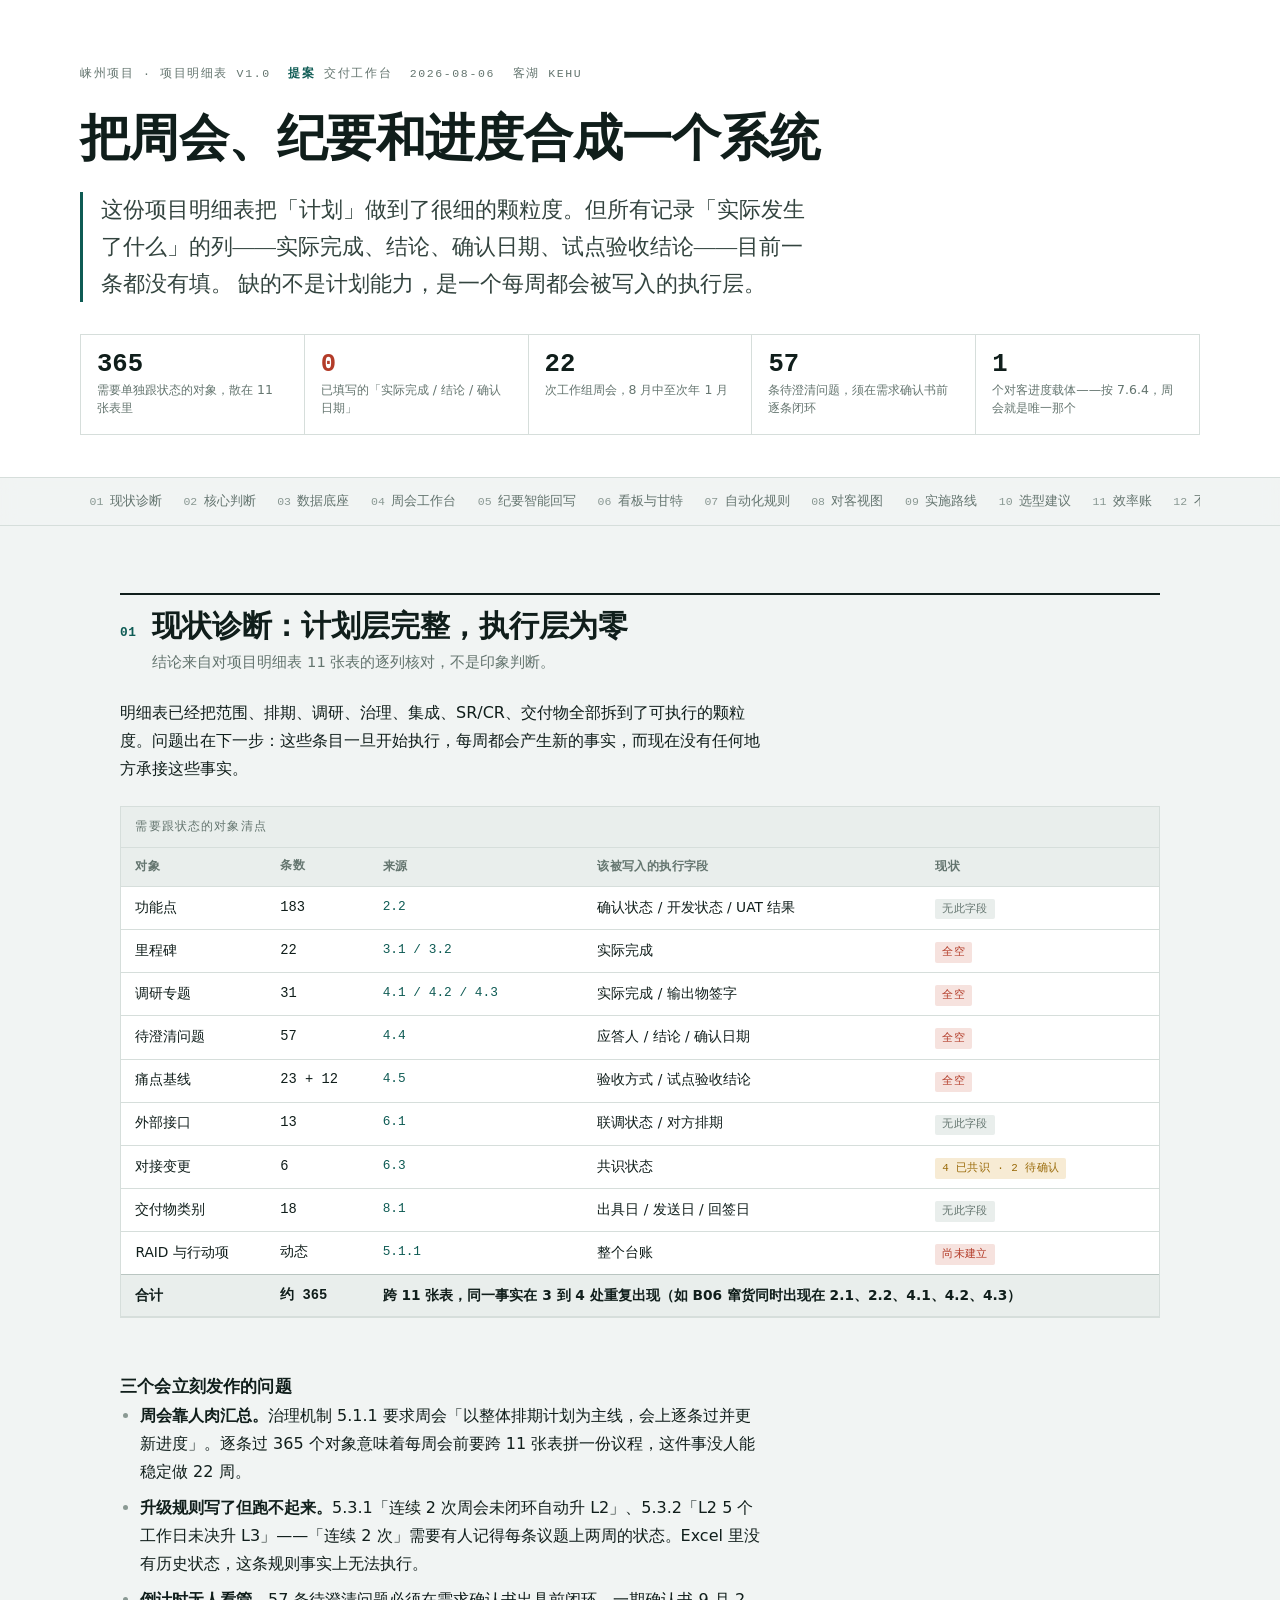
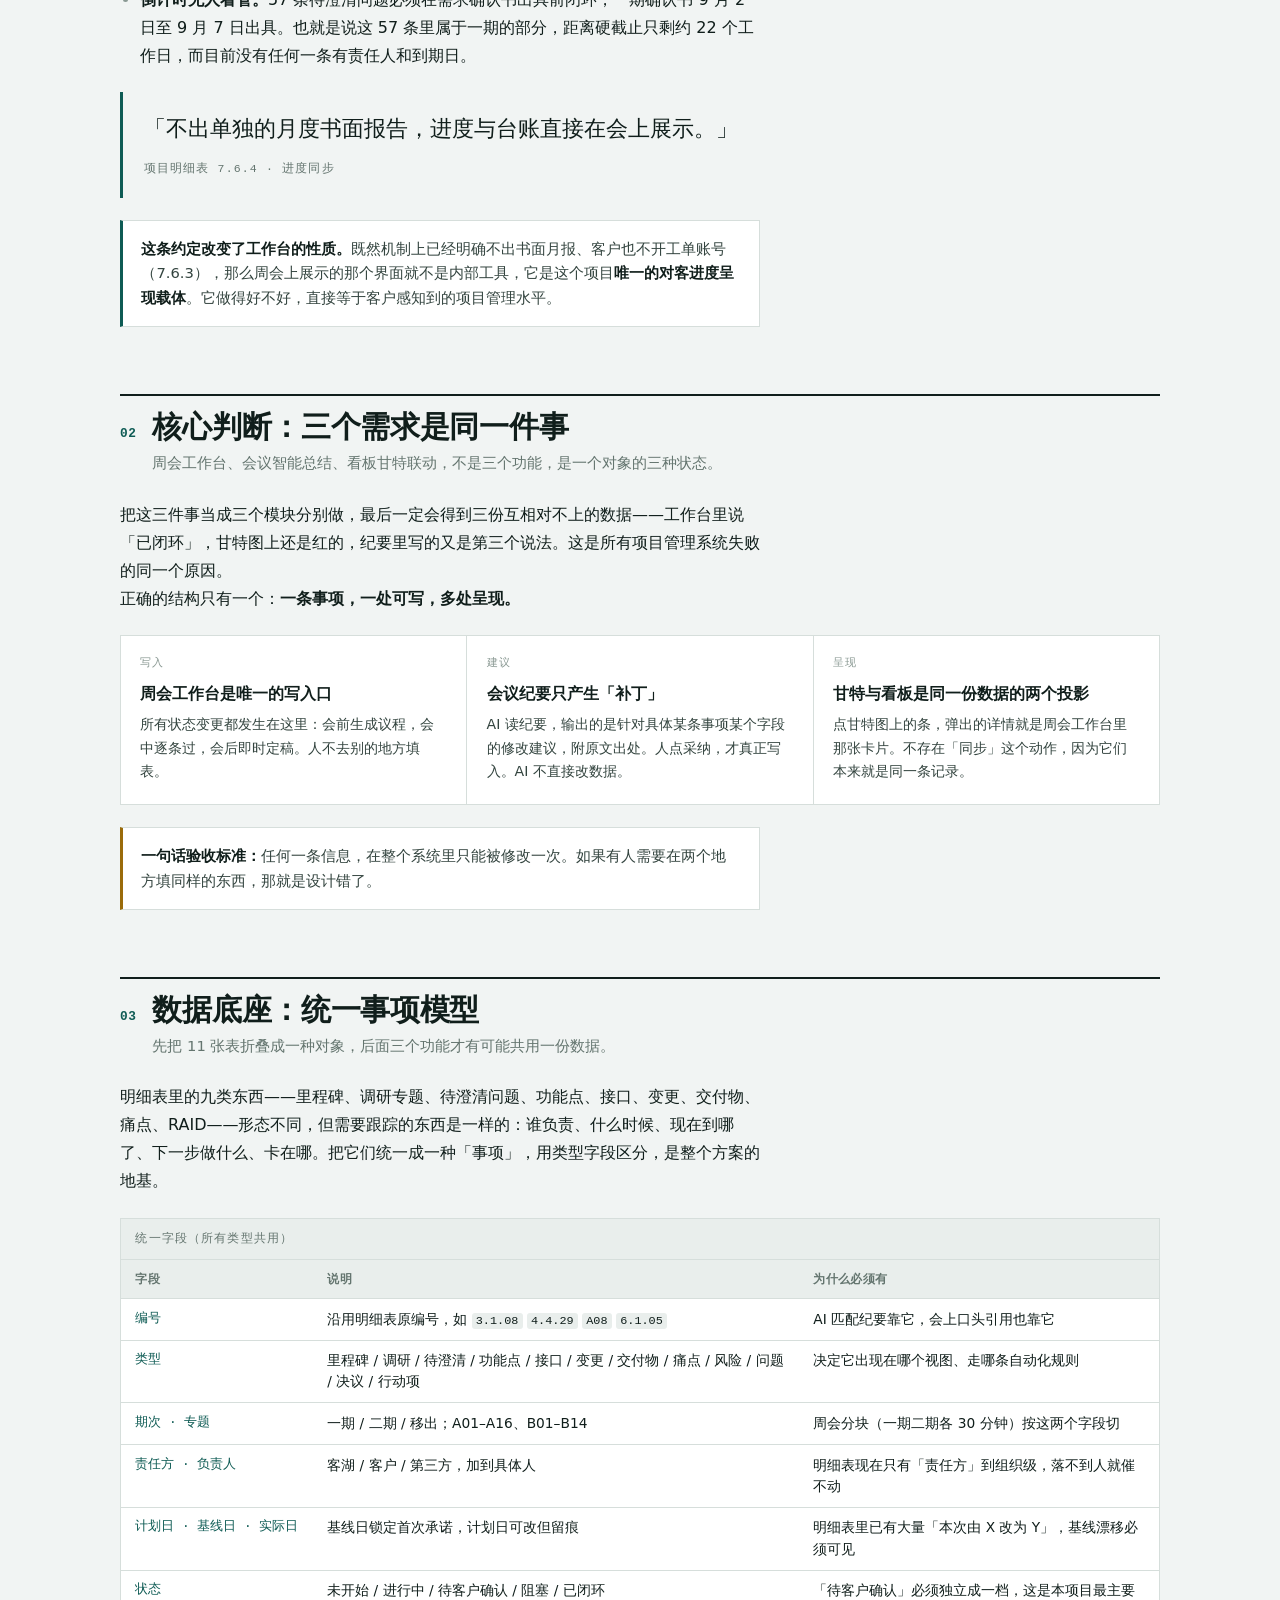
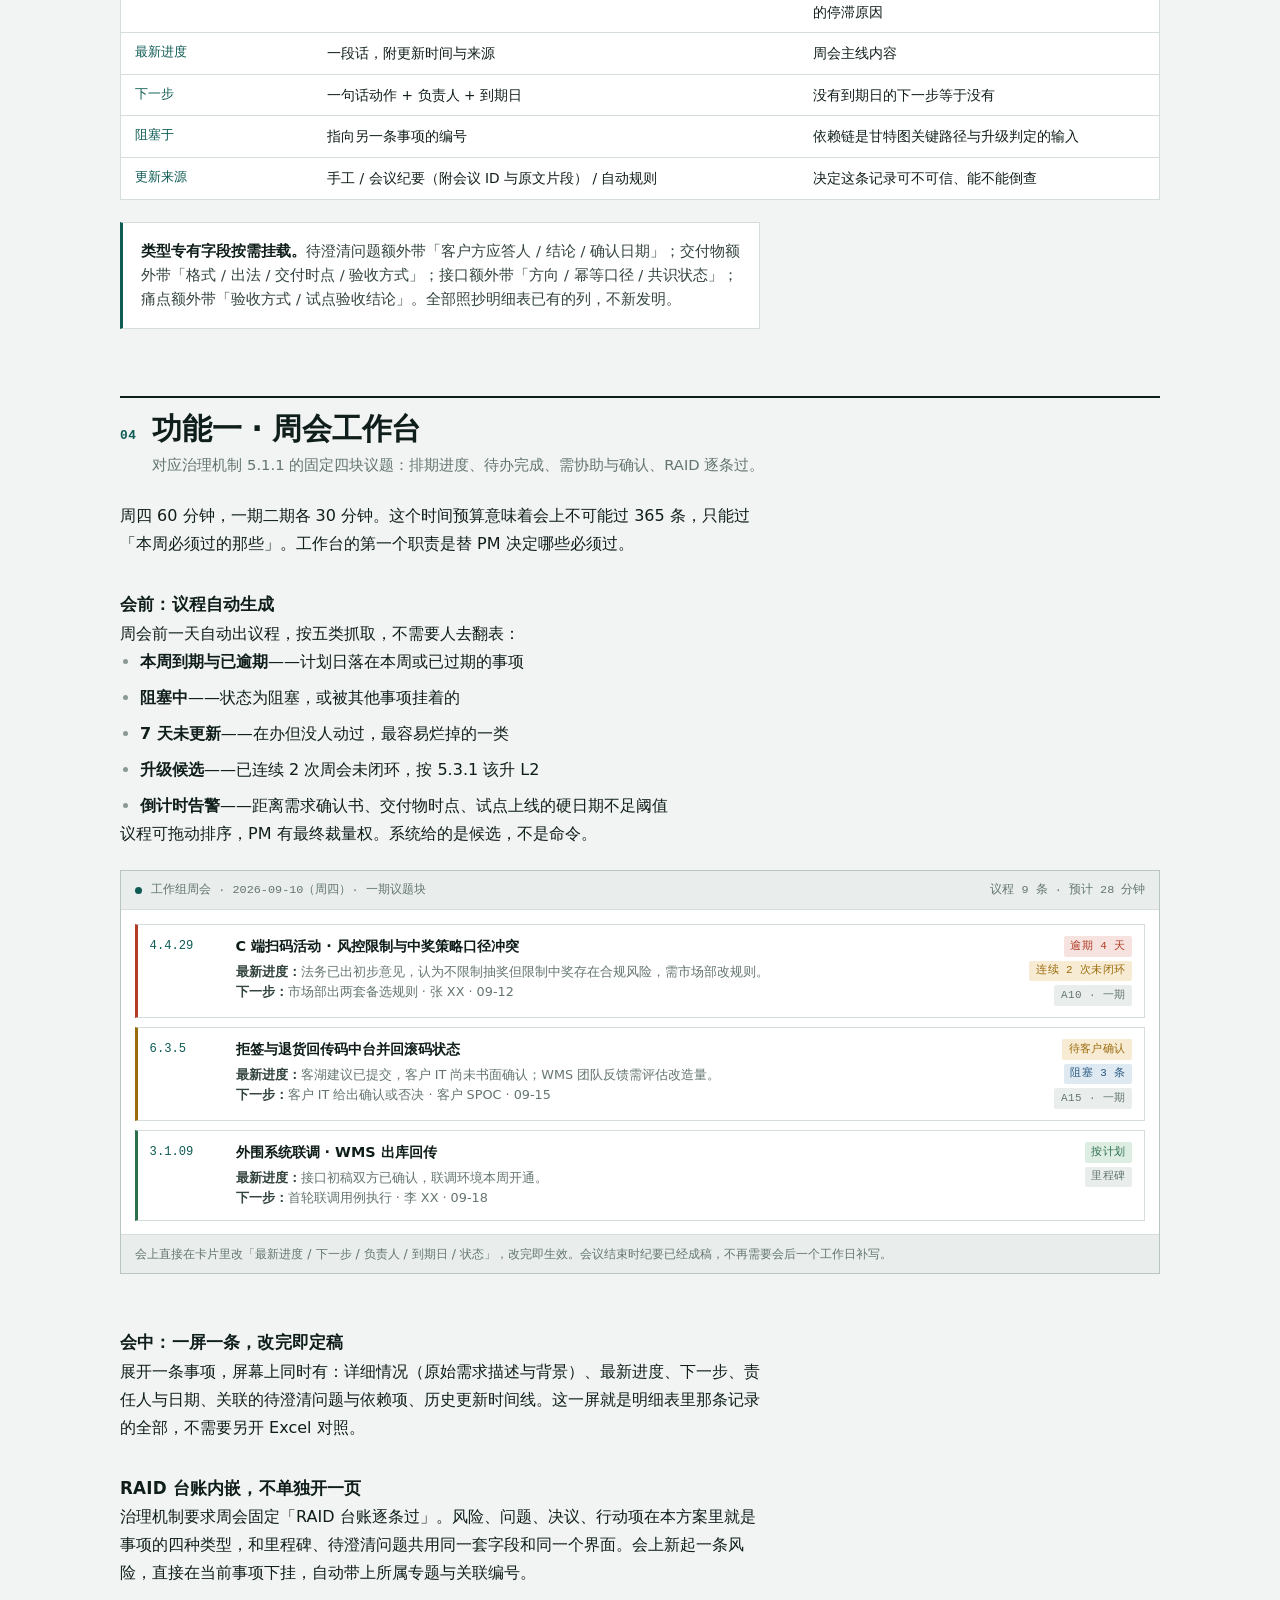
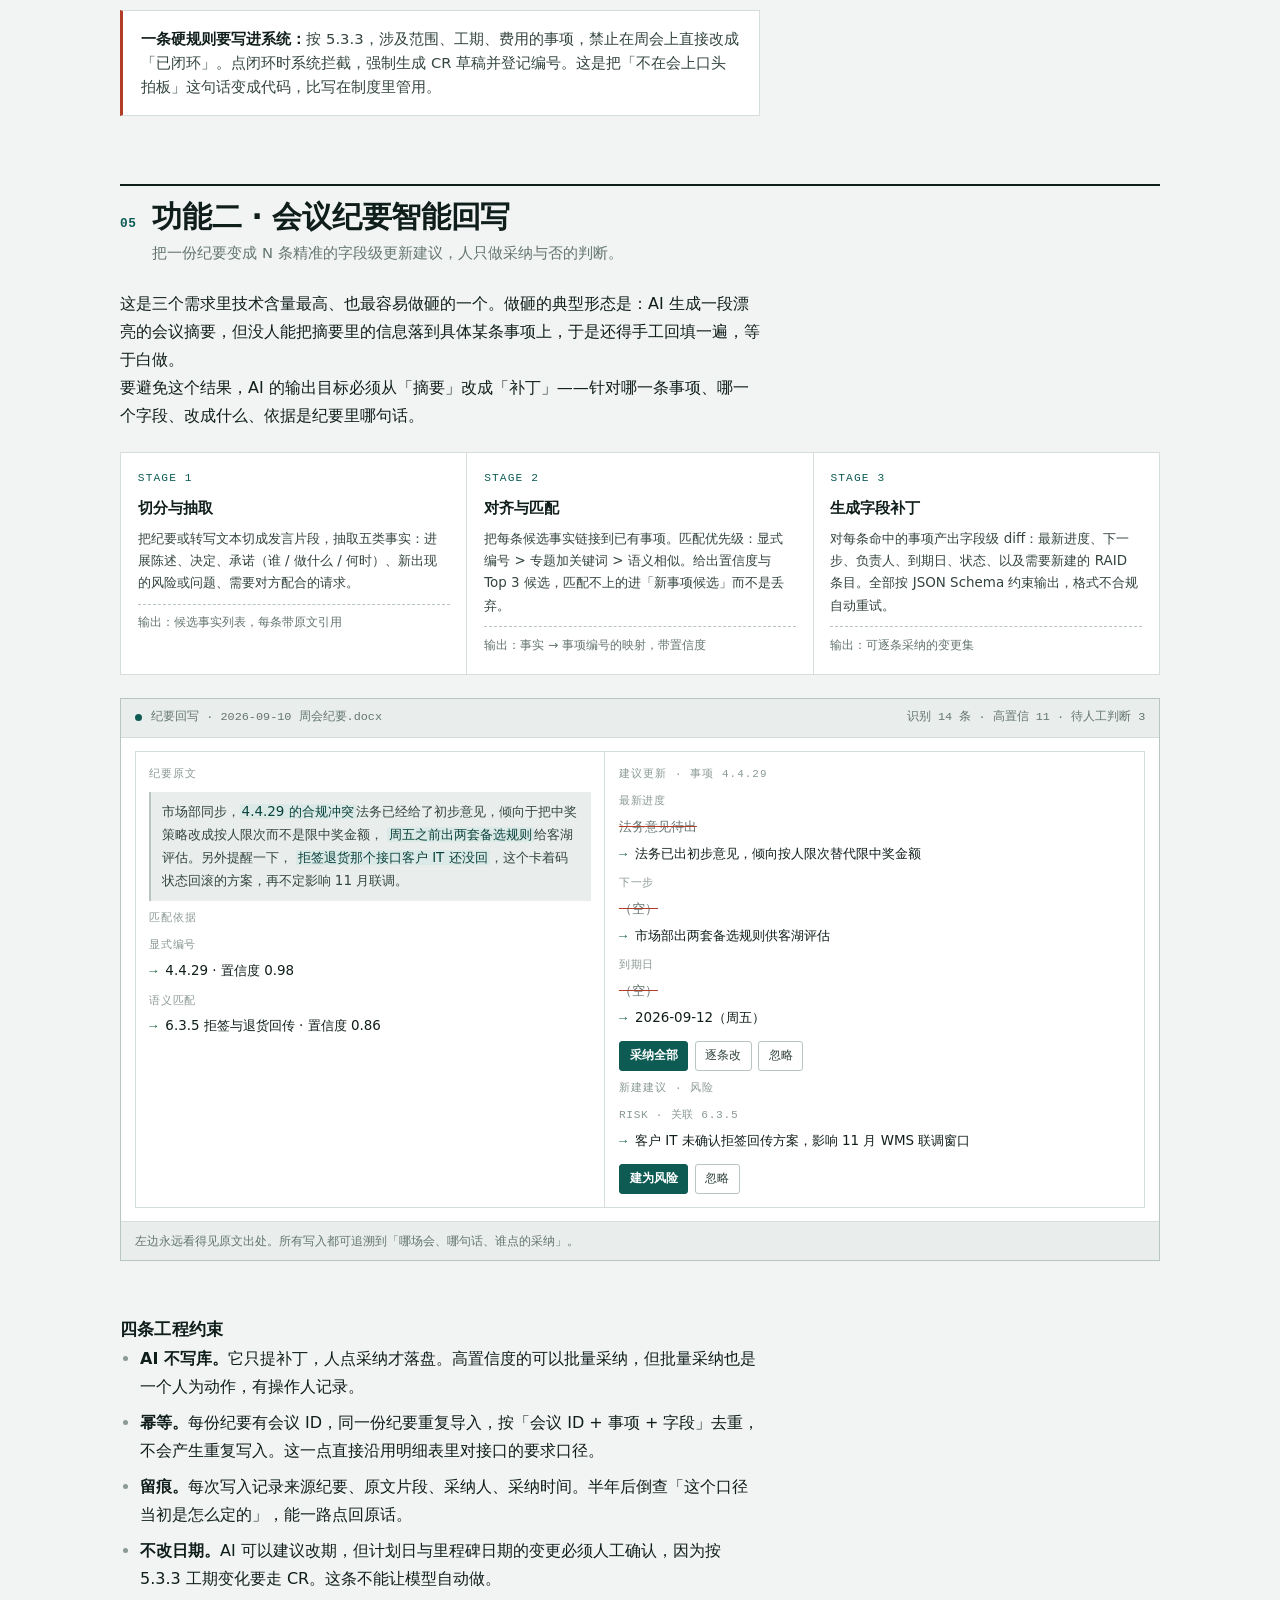
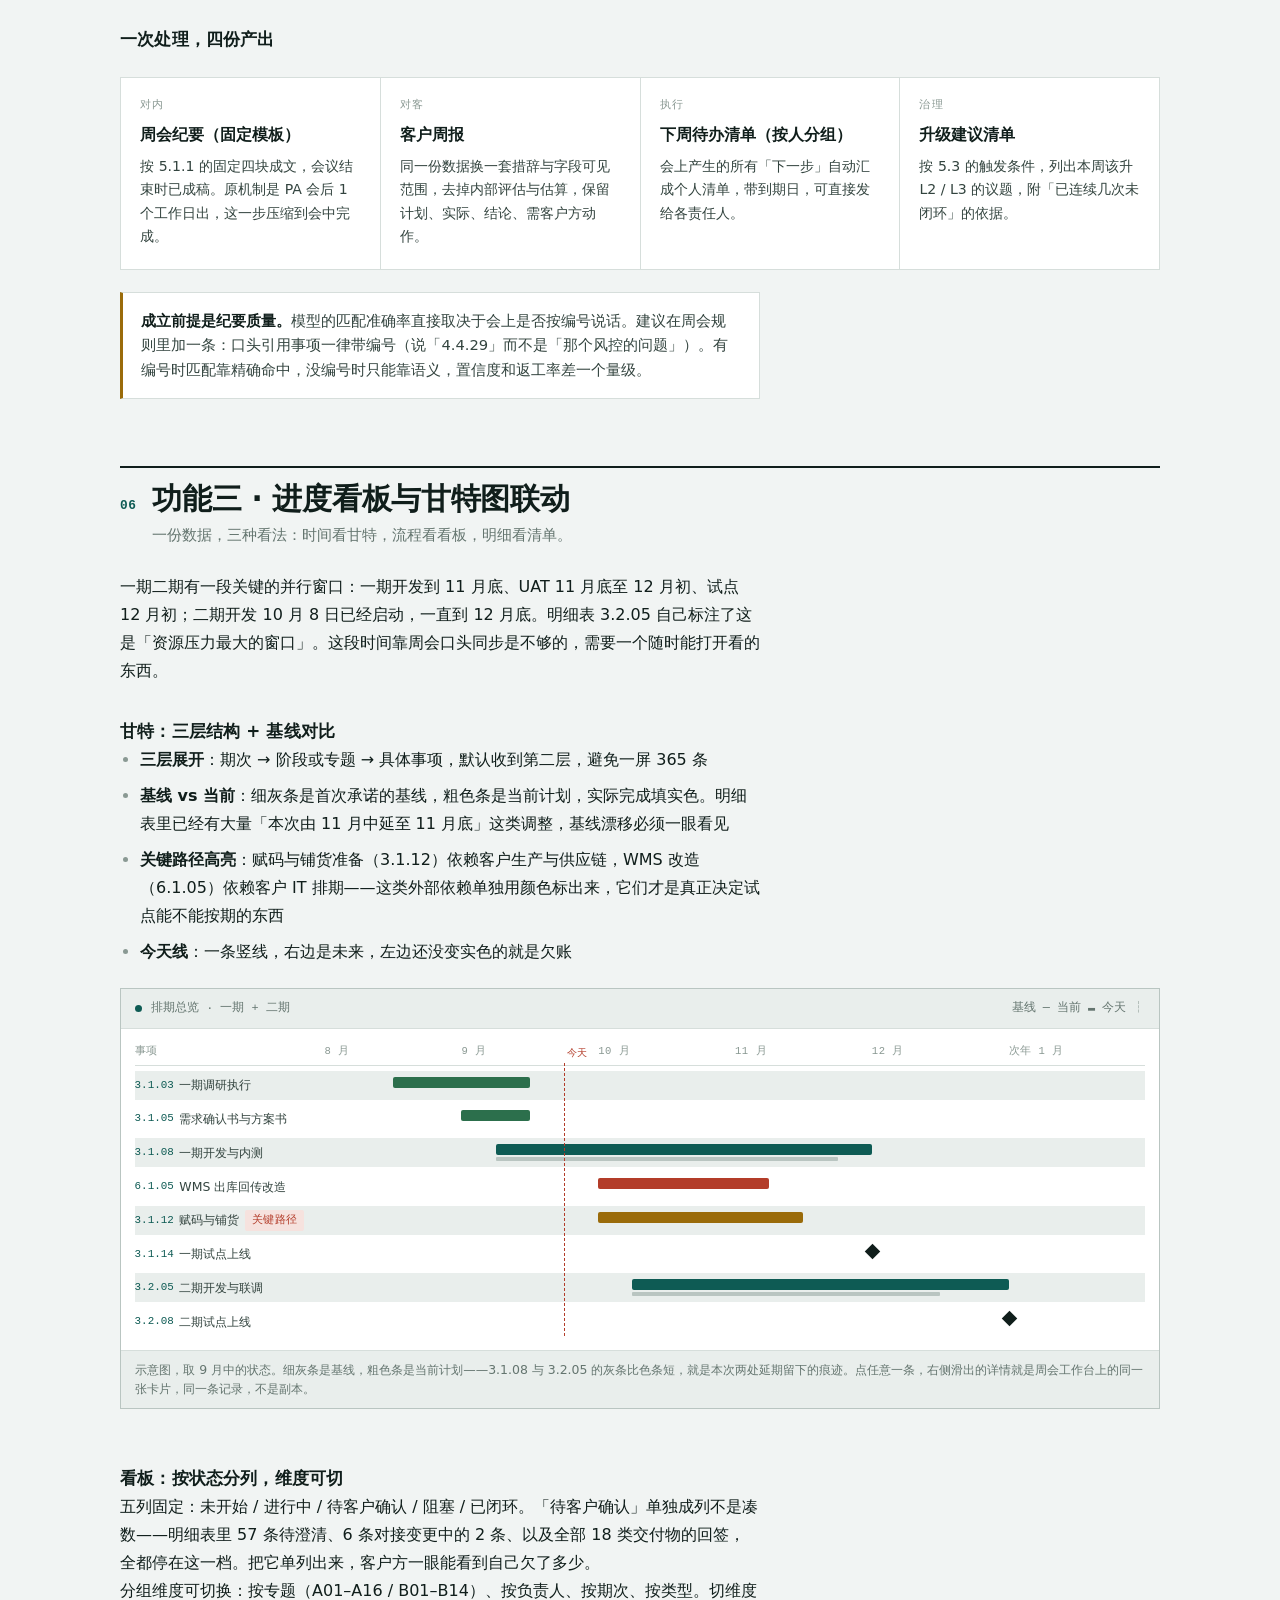
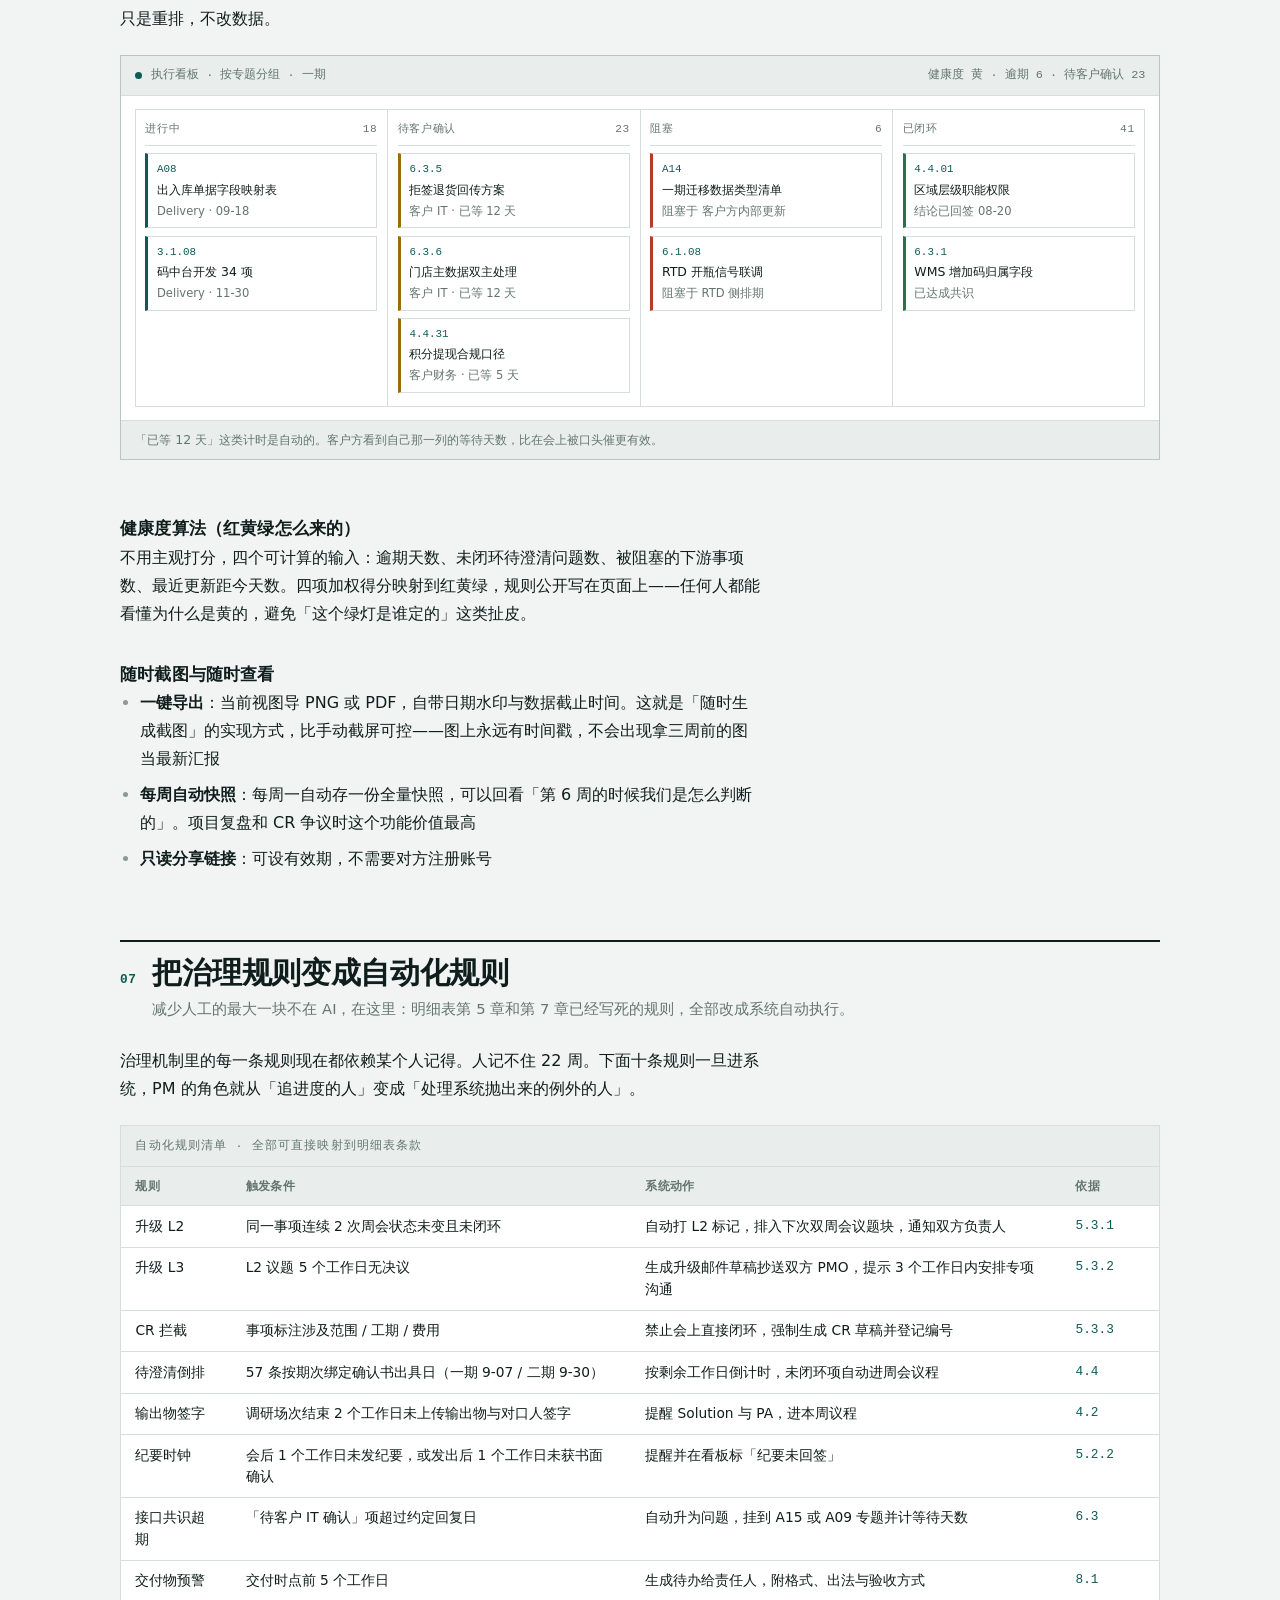
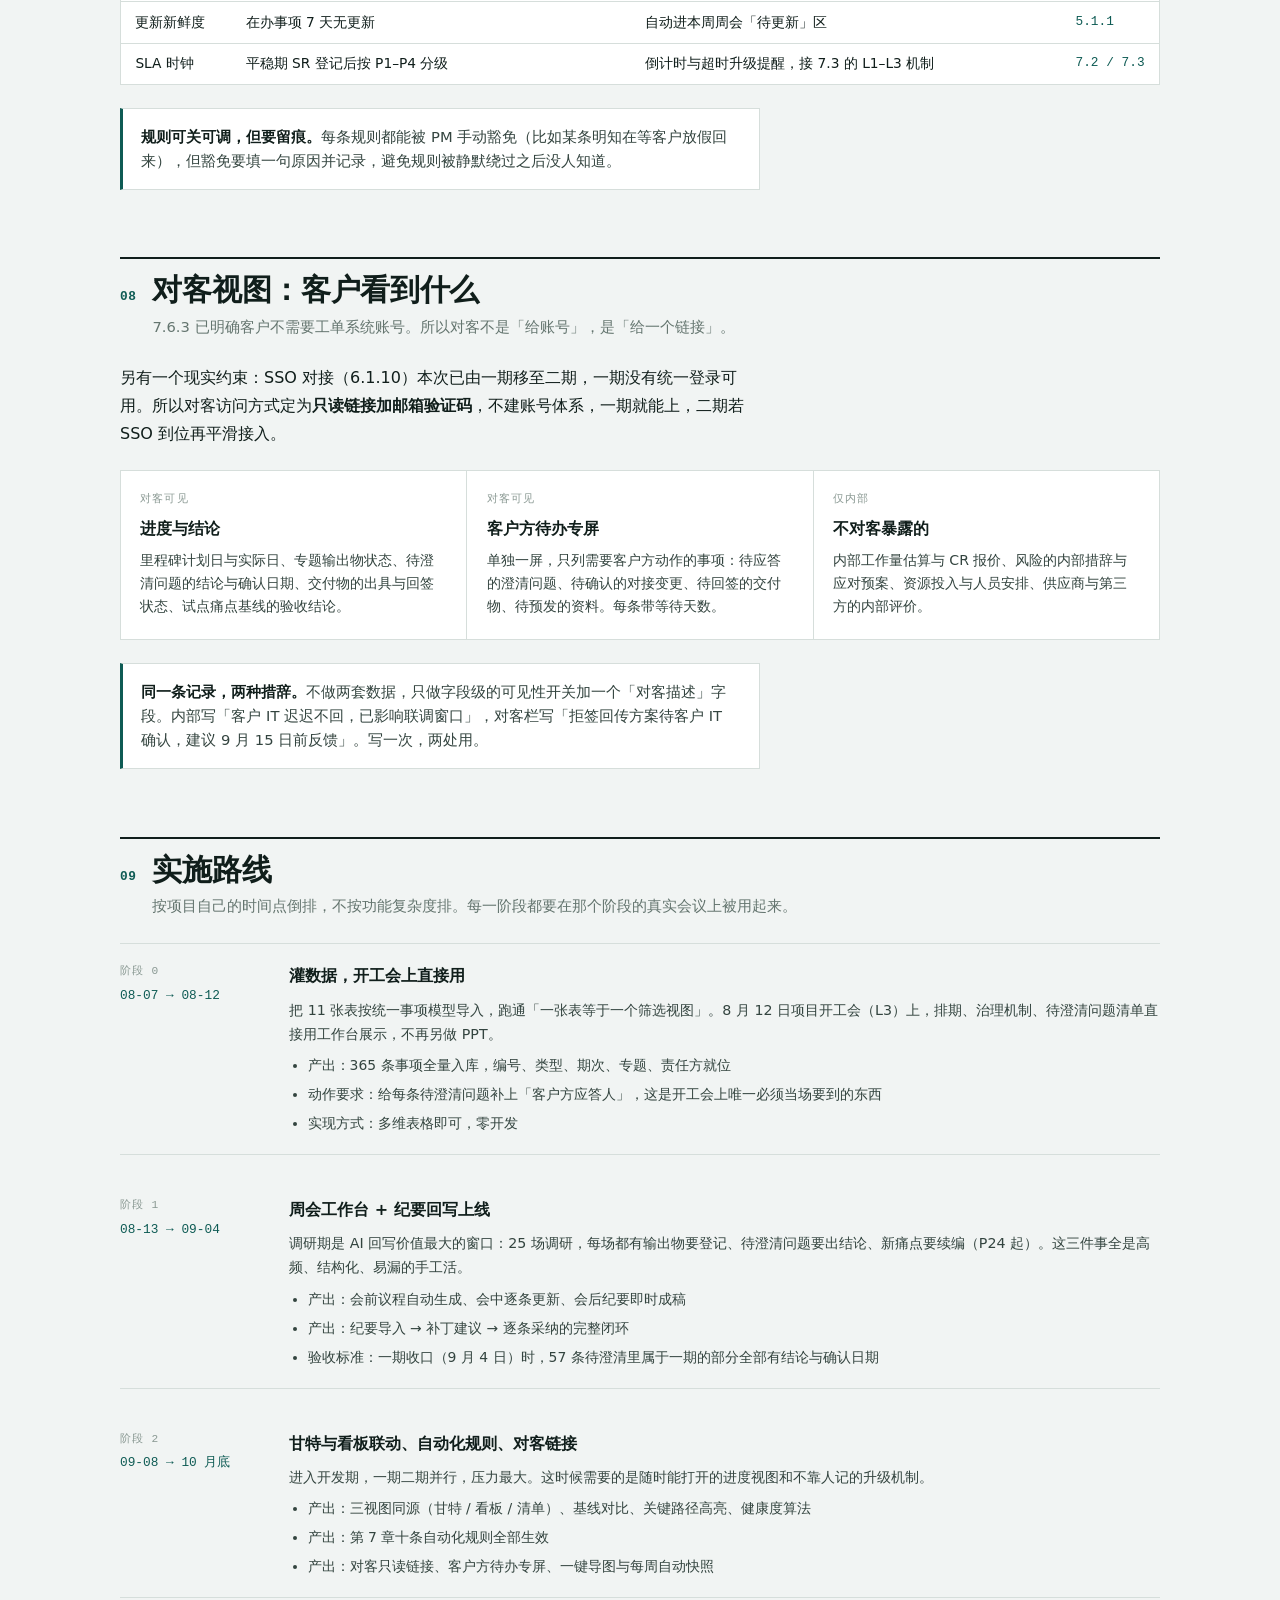
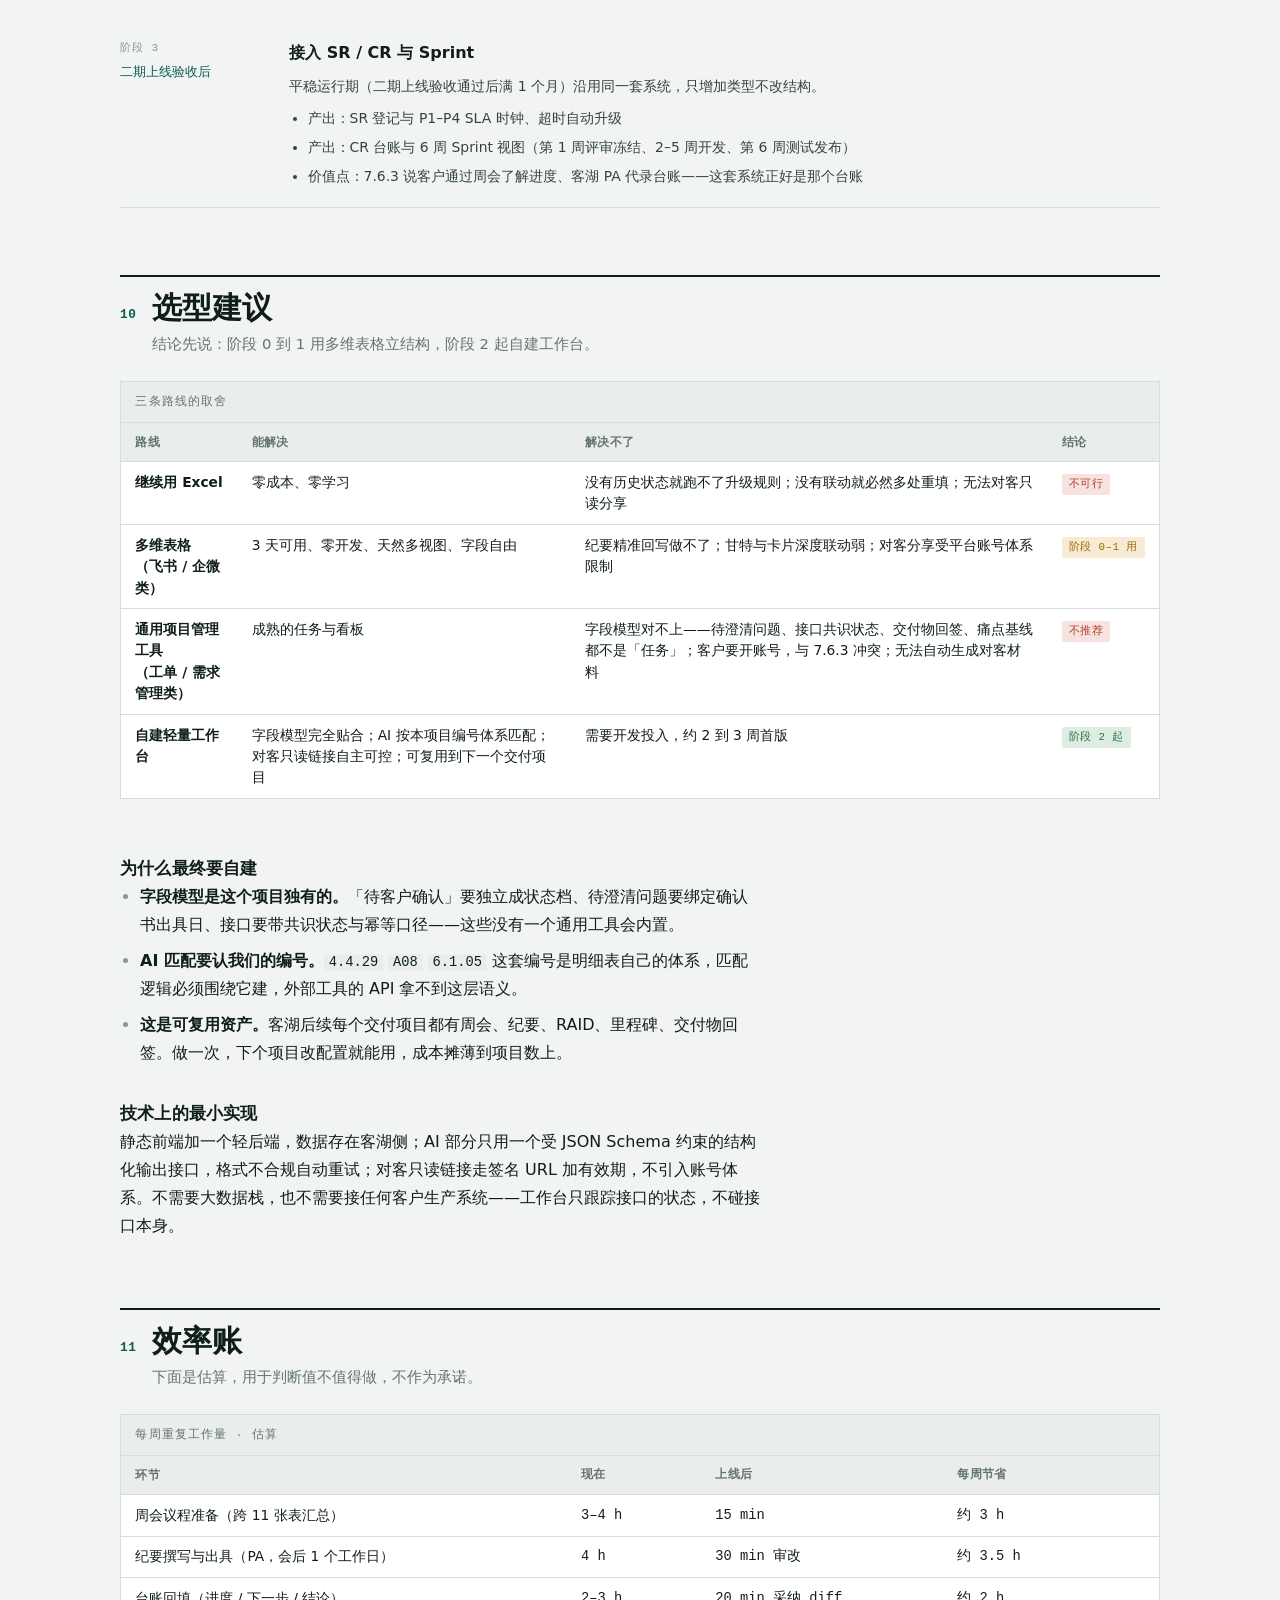
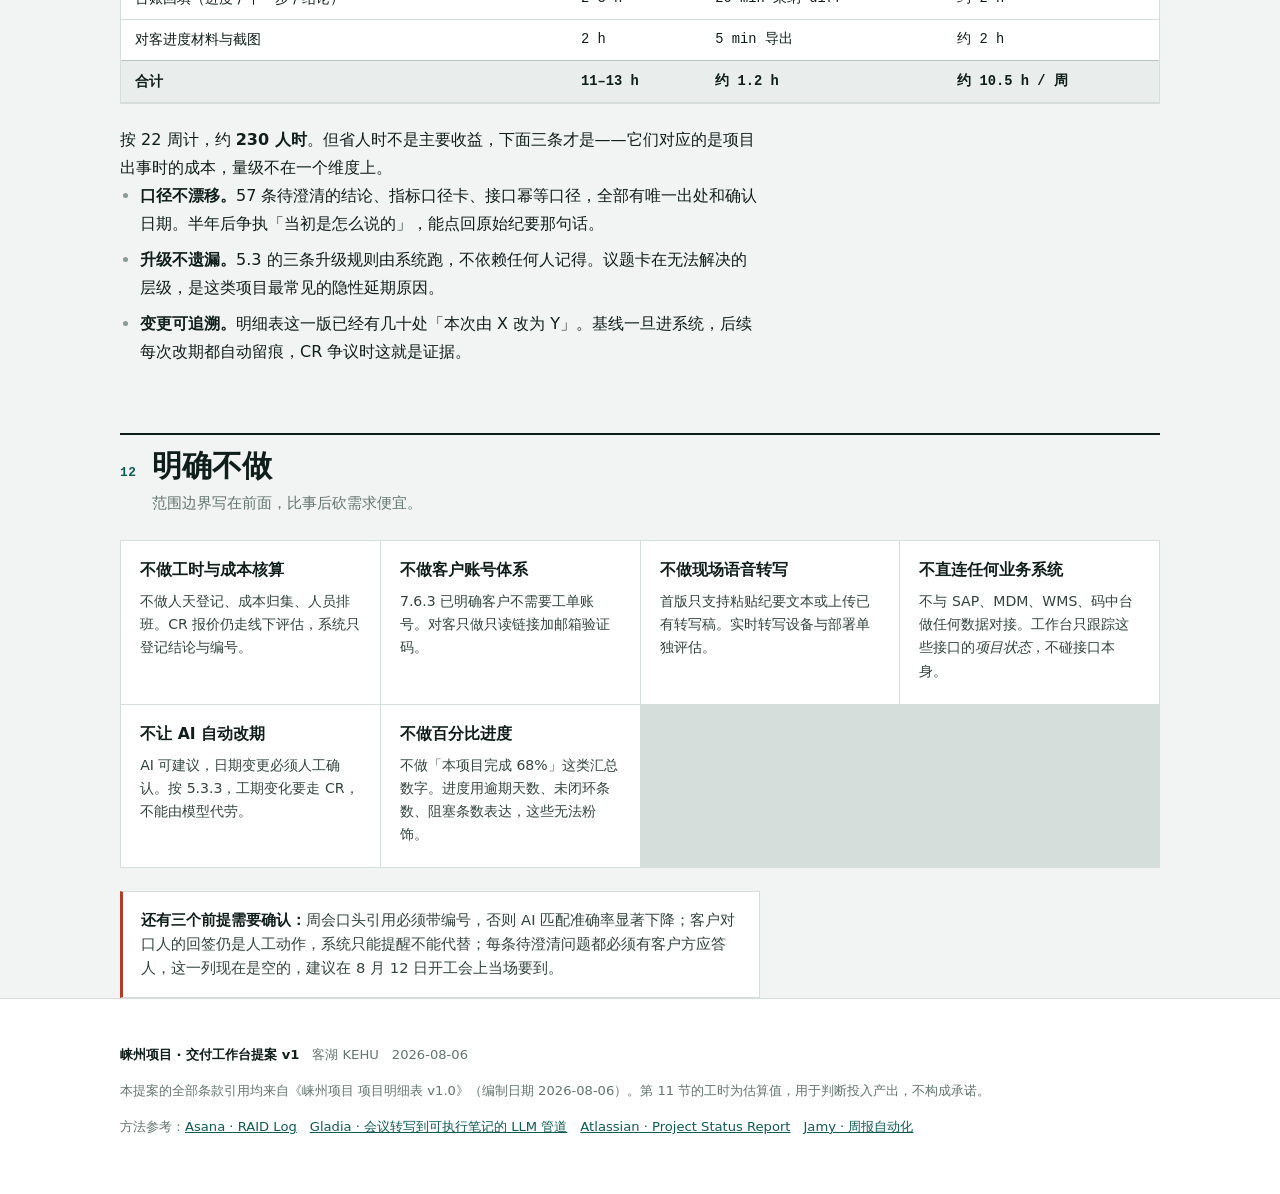
==== docs/laizhou-delivery-workspace-proposal.html @ 310b5a28 "docs: 崃州项目交付工作台提案 v1 结合《崃州项目 项目明细表 v1.0》11 张表的逐列核对，提出一套承载周会、 会议纪要智能回写与进度看板/甘特联动的交付工作台方案。  - 现状诊断：约 3" ====
<!doctype html>
<html lang="zh-CN">
<head>
<meta charset="utf-8">
<meta name="viewport" content="width=device-width, initial-scale=1">
<title>崃州项目 · 交付工作台提案 v1</title>
<style>
  :root {
    --ground: #F1F4F3;
    --surface: #FFFFFF;
    --surface-2: #E9EEEC;
    --ink: #101E1B;
    --ink-2: #33443F;
    --muted: #64756F;
    --faint: #8A9993;
    --line: #D6DEDB;
    --line-strong: #B9C5C1;
    --accent: #0E5B54;
    --accent-soft: #DCEAE7;
    --accent-ink: #0A423D;
    --red: #B33C29;
    --red-soft: #F6E2DE;
    --amber: #9A6B0A;
    --amber-soft: #F7EBD4;
    --green: #2C6F4C;
    --green-soft: #DDEDE2;
    --blue: #2A5A80;
    --blue-soft: #DEE9F2;

    --sans: "PingFang SC", "HarmonyOS Sans SC", "Source Han Sans SC", "Noto Sans CJK SC", "Microsoft YaHei", system-ui, -apple-system, "Segoe UI", sans-serif;
    --serif: "Songti SC", "Source Han Serif SC", "Noto Serif CJK SC", "SimSun", Georgia, serif;
    --mono: ui-monospace, "SF Mono", "JetBrains Mono", Menlo, Consolas, "Liberation Mono", monospace;

    --shell: 1120px;
    --prose: 40rem;
  }

  @media (prefers-color-scheme: dark) {
    :root {
      --ground: #0C1514;
      --surface: #14201E;
      --surface-2: #1B2926;
      --ink: #E4EDEA;
      --ink-2: #C0CFCA;
      --muted: #8FA09B;
      --faint: #6E807A;
      --line: #253431;
      --line-strong: #354844;
      --accent: #4FB3A5;
      --accent-soft: #16302D;
      --accent-ink: #7ECfC2;
      --red: #E0836F;
      --red-soft: #331C17;
      --amber: #D9A343;
      --amber-soft: #2E2413;
      --green: #6BBF8E;
      --green-soft: #16291F;
      --blue: #77AAD2;
      --blue-soft: #16242E;
    }
  }
  :root[data-theme="dark"] {
    --ground: #0C1514;
    --surface: #14201E;
    --surface-2: #1B2926;
    --ink: #E4EDEA;
    --ink-2: #C0CFCA;
    --muted: #8FA09B;
    --faint: #6E807A;
    --line: #253431;
    --line-strong: #354844;
    --accent: #4FB3A5;
    --accent-soft: #16302D;
    --accent-ink: #7ECFC2;
    --red: #E0836F;
    --red-soft: #331C17;
    --amber: #D9A343;
    --amber-soft: #2E2413;
    --green: #6BBF8E;
    --green-soft: #16291F;
    --blue: #77AAD2;
    --blue-soft: #16242E;
  }
  :root[data-theme="light"] {
    --ground: #F1F4F3;
    --surface: #FFFFFF;
    --surface-2: #E9EEEC;
    --ink: #101E1B;
    --ink-2: #33443F;
    --muted: #64756F;
    --faint: #8A9993;
    --line: #D6DEDB;
    --line-strong: #B9C5C1;
    --accent: #0E5B54;
    --accent-soft: #DCEAE7;
    --accent-ink: #0A423D;
    --red: #B33C29;
    --red-soft: #F6E2DE;
    --amber: #9A6B0A;
    --amber-soft: #F7EBD4;
    --green: #2C6F4C;
    --green-soft: #DDEDE2;
    --blue: #2A5A80;
    --blue-soft: #DEE9F2;
  }

  * { box-sizing: border-box; }
  :focus-visible { outline: 2px solid var(--accent); outline-offset: 2px; }
  html { scroll-behavior: smooth; }
  @media (prefers-reduced-motion: reduce) { html { scroll-behavior: auto; } }
  section[id] { scroll-margin-top: 3.4rem; }

  body {
    margin: 0;
    background: var(--ground);
    color: var(--ink);
    font-family: var(--sans);
    font-size: 16px;
    line-height: 1.75;
    -webkit-font-smoothing: antialiased;
  }

  .shell {
    max-width: var(--shell);
    margin: 0 auto;
    padding: 0 clamp(1.1rem, 4vw, 2.5rem);
  }

  /* ---------- masthead ---------- */

  .masthead {
    border-bottom: 1px solid var(--line);
    background: var(--surface);
  }
  .masthead-inner {
    display: flex;
    flex-direction: column;
    gap: 1.6rem;
    padding: clamp(2.4rem, 6vw, 4rem) 0 clamp(1.8rem, 4vw, 2.6rem);
  }
  .eyebrow {
    display: flex;
    flex-wrap: wrap;
    gap: 0.5rem 1.1rem;
    align-items: baseline;
    font-family: var(--mono);
    font-size: 0.72rem;
    letter-spacing: 0.14em;
    text-transform: uppercase;
    color: var(--muted);
  }
  .eyebrow strong { color: var(--accent); font-weight: 600; }

  h1 {
    margin: 0;
    font-size: clamp(2rem, 5.2vw, 3.1rem);
    line-height: 1.15;
    letter-spacing: -0.015em;
    font-weight: 700;
    text-wrap: balance;
    max-width: 20em;
  }
  .thesis {
    font-family: var(--serif);
    font-size: clamp(1.05rem, 2.3vw, 1.35rem);
    line-height: 1.7;
    color: var(--ink-2);
    max-width: 34em;
    margin: 0;
    padding-left: 1.1rem;
    border-left: 3px solid var(--accent);
  }

  .figures {
    display: grid;
    grid-template-columns: repeat(auto-fit, minmax(146px, 1fr));
    gap: 1px;
    background: var(--line);
    border: 1px solid var(--line);
    margin-top: 0.4rem;
  }
  .figure {
    background: var(--surface);
    padding: 0.95rem 1rem 1.05rem;
    display: flex;
    flex-direction: column;
    gap: 0.15rem;
  }
  .figure b {
    font-family: var(--mono);
    font-size: 1.6rem;
    font-weight: 600;
    line-height: 1.1;
    font-variant-numeric: tabular-nums;
    color: var(--ink);
  }
  .figure.alert b { color: var(--red); }
  .figure span {
    font-size: 0.78rem;
    color: var(--muted);
    line-height: 1.45;
  }

  /* ---------- nav ---------- */

  .tocbar {
    position: sticky;
    top: 0;
    z-index: 10;
    background: var(--ground);
    background: color-mix(in srgb, var(--ground) 92%, transparent);
    backdrop-filter: blur(8px);
    border-bottom: 1px solid var(--line);
  }
  .toclist {
    display: flex;
    gap: 0.15rem;
    overflow-x: auto;
    scrollbar-width: thin;
    padding: 0.45rem 0;
  }
  .toclist a {
    flex: none;
    display: inline-flex;
    align-items: baseline;
    gap: 0.4rem;
    padding: 0.3rem 0.6rem;
    border-radius: 3px;
    color: var(--muted);
    text-decoration: none;
    font-size: 0.82rem;
    white-space: nowrap;
  }
  .toclist a em {
    font-family: var(--mono);
    font-style: normal;
    font-size: 0.72rem;
    color: var(--faint);
  }
  .toclist a:hover { background: var(--surface-2); color: var(--ink); }
  .toclist a:focus-visible { outline: 2px solid var(--accent); outline-offset: 1px; }

  /* ---------- sections ---------- */

  main { padding-bottom: 5rem; }

  section {
    padding-top: clamp(2.6rem, 6vw, 4.2rem);
  }
  .sec-head {
    display: flex;
    gap: 1rem;
    align-items: baseline;
    border-top: 2px solid var(--ink);
    padding-top: 0.75rem;
    margin-bottom: 1.6rem;
  }
  .sec-num {
    font-family: var(--mono);
    font-size: 0.8rem;
    font-weight: 600;
    color: var(--accent);
    letter-spacing: 0.04em;
    flex: none;
  }
  .sec-head h2 {
    margin: 0;
    font-size: clamp(1.35rem, 3vw, 1.85rem);
    line-height: 1.3;
    letter-spacing: -0.01em;
    font-weight: 700;
    text-wrap: balance;
  }
  .sec-head p {
    margin: 0.3rem 0 0;
    color: var(--muted);
    font-size: 0.92rem;
    line-height: 1.6;
  }

  .prose { max-width: var(--prose); }
  .prose > * + * { margin-top: 1rem; }
  .prose p { margin: 0; }
  .prose h3 {
    margin: 2rem 0 0;
    font-size: 1.05rem;
    font-weight: 700;
    letter-spacing: 0.01em;
  }
  .prose ul, .prose ol {
    margin: 0;
    padding-left: 1.25rem;
    display: flex;
    flex-direction: column;
    gap: 0.5rem;
  }
  .prose li::marker { color: var(--faint); }
  strong { font-weight: 700; color: var(--ink); }
  code {
    font-family: var(--mono);
    font-size: 0.86em;
    background: var(--surface-2);
    padding: 0.08em 0.35em;
    border-radius: 3px;
  }
  a { color: var(--accent); }

  .stack { display: flex; flex-direction: column; gap: 1.4rem; }

  /* ---------- callouts ---------- */

  .note {
    border: 1px solid var(--line);
    border-left: 3px solid var(--accent);
    background: var(--surface);
    padding: 1rem 1.15rem;
    font-size: 0.92rem;
    line-height: 1.65;
    color: var(--ink-2);
    max-width: var(--prose);
  }
  .note b { color: var(--ink); }
  .note.warn { border-left-color: var(--amber); }
  .note.crit { border-left-color: var(--red); }

  .pullquote {
    font-family: var(--serif);
    font-size: clamp(1.1rem, 2.4vw, 1.4rem);
    line-height: 1.65;
    color: var(--ink);
    max-width: 30em;
    margin: 0;
    padding: 1.2rem 0 1.2rem 1.3rem;
    border-left: 3px solid var(--accent);
  }
  .pullquote cite {
    display: block;
    margin-top: 0.7rem;
    font-family: var(--mono);
    font-style: normal;
    font-size: 0.72rem;
    letter-spacing: 0.1em;
    text-transform: uppercase;
    color: var(--muted);
  }

  /* ---------- tables ---------- */

  .tablewrap {
    overflow-x: auto;
    border: 1px solid var(--line);
    background: var(--surface);
  }
  table {
    border-collapse: collapse;
    width: 100%;
    min-width: 640px;
    font-size: 0.86rem;
    line-height: 1.55;
  }
  caption {
    caption-side: top;
    text-align: left;
    padding: 0.7rem 0.9rem;
    font-family: var(--mono);
    font-size: 0.72rem;
    letter-spacing: 0.1em;
    text-transform: uppercase;
    color: var(--muted);
    border-bottom: 1px solid var(--line);
    background: var(--surface-2);
  }
  th, td {
    text-align: left;
    padding: 0.6rem 0.9rem;
    border-bottom: 1px solid var(--line);
    vertical-align: top;
  }
  thead th {
    font-size: 0.76rem;
    font-weight: 700;
    letter-spacing: 0.03em;
    color: var(--muted);
    background: var(--surface-2);
    white-space: nowrap;
  }
  tbody tr:last-child td { border-bottom: none; }
  td.num, th.num { font-family: var(--mono); font-variant-numeric: tabular-nums; white-space: nowrap; }
  td.key { font-family: var(--mono); font-size: 0.8rem; color: var(--accent); white-space: nowrap; }
  tfoot td {
    background: var(--surface-2);
    font-weight: 700;
    border-top: 1px solid var(--line-strong);
  }

  /* ---------- chips ---------- */

  .chip {
    display: inline-block;
    font-family: var(--mono);
    font-size: 0.68rem;
    letter-spacing: 0.04em;
    padding: 0.1rem 0.42rem;
    border-radius: 2px;
    white-space: nowrap;
    line-height: 1.6;
  }
  .chip.ok   { background: var(--green-soft); color: var(--green); }
  .chip.warn { background: var(--amber-soft); color: var(--amber); }
  .chip.crit { background: var(--red-soft); color: var(--red); }
  .chip.info { background: var(--blue-soft); color: var(--blue); }
  .chip.mute { background: var(--surface-2); color: var(--muted); }
  .chip.acc  { background: var(--accent-soft); color: var(--accent-ink); }

  /* ---------- cards ---------- */

  .cardgrid {
    display: grid;
    grid-template-columns: repeat(auto-fit, minmax(255px, 1fr));
    gap: 1px;
    background: var(--line);
    border: 1px solid var(--line);
  }
  .card {
    background: var(--surface);
    padding: 1.15rem 1.2rem 1.3rem;
    display: flex;
    flex-direction: column;
    gap: 0.55rem;
  }
  .card h4 {
    margin: 0;
    font-size: 0.98rem;
    font-weight: 700;
    line-height: 1.4;
  }
  .card p { margin: 0; font-size: 0.88rem; color: var(--ink-2); line-height: 1.65; }
  .card .tag {
    font-family: var(--mono);
    font-size: 0.7rem;
    letter-spacing: 0.1em;
    text-transform: uppercase;
    color: var(--faint);
  }

  /* ---------- mockups ---------- */

  .mock {
    border: 1px solid var(--line-strong);
    background: var(--surface);
    overflow: hidden;
  }
  .mock-bar {
    display: flex;
    flex-wrap: wrap;
    align-items: center;
    gap: 0.6rem;
    padding: 0.55rem 0.85rem;
    background: var(--surface-2);
    border-bottom: 1px solid var(--line);
    font-family: var(--mono);
    font-size: 0.74rem;
    color: var(--muted);
  }
  .mock-bar .dot {
    width: 7px; height: 7px; border-radius: 50%;
    background: var(--accent); flex: none;
  }
  .mock-bar .spacer { flex: 1 1 auto; }
  .mock-body { padding: 0.85rem; display: flex; flex-direction: column; gap: 0.55rem; }
  .mock-scroll { overflow-x: auto; }
  .mock-cap {
    padding: 0.55rem 0.9rem;
    border-top: 1px solid var(--line);
    background: var(--surface-2);
    font-size: 0.78rem;
    color: var(--muted);
    line-height: 1.6;
  }

  .row {
    display: grid;
    grid-template-columns: 74px 1fr auto;
    gap: 0.75rem;
    align-items: start;
    padding: 0.7rem 0.75rem;
    border: 1px solid var(--line);
    background: var(--surface);
  }
  .row.attn { border-left: 3px solid var(--red); }
  .row.soft { border-left: 3px solid var(--amber); }
  .row.done { border-left: 3px solid var(--green); }
  .row .id { font-family: var(--mono); font-size: 0.76rem; color: var(--accent); }
  .row .body { display: flex; flex-direction: column; gap: 0.3rem; min-width: 0; }
  .row .t { font-size: 0.9rem; font-weight: 700; line-height: 1.45; }
  .row .meta { font-size: 0.8rem; color: var(--muted); line-height: 1.6; }
  .row .meta b { color: var(--ink-2); font-weight: 700; }
  .row .right { display: flex; flex-direction: column; gap: 0.25rem; align-items: flex-end; }
  @media (max-width: 560px) {
    .row { grid-template-columns: 1fr; }
    .row .right { flex-direction: row; flex-wrap: wrap; align-items: flex-start; }
  }

  /* diff mock */
  .diff {
    display: grid;
    grid-template-columns: minmax(0, 1fr) minmax(0, 1.15fr);
    gap: 1px;
    background: var(--line);
    border: 1px solid var(--line);
  }
  .diff > div { background: var(--surface); padding: 0.8rem 0.85rem; display: flex; flex-direction: column; gap: 0.5rem; }
  .diff .lbl {
    font-family: var(--mono);
    font-size: 0.68rem;
    letter-spacing: 0.1em;
    text-transform: uppercase;
    color: var(--faint);
  }
  .quote {
    font-size: 0.84rem;
    line-height: 1.7;
    color: var(--ink-2);
    background: var(--surface-2);
    padding: 0.55rem 0.65rem;
    border-left: 2px solid var(--line-strong);
  }
  .quote mark { background: var(--accent-soft); color: var(--accent-ink); padding: 0 0.15em; }
  .field { display: flex; flex-direction: column; gap: 0.2rem; font-size: 0.84rem; }
  .field .fname { font-family: var(--mono); font-size: 0.7rem; color: var(--faint); letter-spacing: 0.06em; }
  .field .old { color: var(--muted); text-decoration: line-through; text-decoration-color: var(--red); }
  .field .new { color: var(--ink); }
  .field .new::before { content: "→ "; color: var(--green); font-family: var(--mono); }
  .btnrow { display: flex; flex-wrap: wrap; gap: 0.4rem; margin-top: 0.15rem; }
  .btn {
    font-size: 0.76rem;
    padding: 0.22rem 0.6rem;
    border: 1px solid var(--line-strong);
    border-radius: 3px;
    color: var(--ink-2);
    background: var(--surface);
  }
  .btn.pri { background: var(--accent); border-color: var(--accent); color: var(--surface); font-weight: 700; }
  @media (max-width: 620px) { .diff { grid-template-columns: 1fr; } }

  /* gantt mock */
  .gantt { min-width: 700px; display: flex; flex-direction: column; gap: 0.3rem; position: relative; }
  .g-scale {
    display: grid;
    grid-template-columns: 190px repeat(24, 1fr);
    font-family: var(--mono);
    font-size: 0.66rem;
    color: var(--faint);
    border-bottom: 1px solid var(--line);
    padding-bottom: 0.25rem;
  }
  .g-scale span:nth-child(n+2) { grid-column: span 4; letter-spacing: 0.05em; }
  .g-row {
    display: grid;
    grid-template-columns: 190px repeat(24, 1fr);
    grid-template-rows: 13px 6px;
    align-items: center;
    padding: 5px 0;
  }
  .g-row:nth-child(even) { background: var(--surface-2); }
  .g-name {
    grid-column: 1;
    grid-row: 1 / span 2;
    font-size: 0.78rem;
    padding-right: 0.6rem;
    color: var(--ink-2);
    display: flex;
    align-items: center;
    gap: 0.35rem;
    white-space: nowrap;
    overflow: hidden;
    text-overflow: ellipsis;
  }
  .g-name em { font-family: var(--mono); font-style: normal; font-size: 0.68rem; color: var(--accent); }
  .bar {
    grid-row: 1;
    height: 11px;
    border-radius: 2px;
    background: var(--accent);
  }
  .bar.base { grid-row: 2; height: 4px; background: var(--line-strong); border-radius: 1px; }
  .bar.late { background: var(--red); }
  .bar.risk { background: var(--amber); }
  .bar.ok { background: var(--green); }
  .milestone {
    grid-row: 1;
    width: 11px; height: 11px;
    background: var(--ink);
    transform: rotate(45deg);
    justify-self: start;
    margin-left: -5px;
  }
  .today {
    position: absolute;
    top: 1.3rem; bottom: 0;
    left: calc(190px + (100% - 190px) * 7 / 24);
    width: 0;
    border-left: 1px dashed var(--red);
    pointer-events: none;
  }
  .today::after {
    content: "今天";
    position: absolute;
    top: -1.15rem;
    left: 2px;
    font-family: var(--mono);
    font-size: 0.62rem;
    color: var(--red);
    white-space: nowrap;
  }

  /* kanban mock */
  .kanban { display: grid; grid-template-columns: repeat(4, minmax(150px, 1fr)); gap: 1px; background: var(--line); border: 1px solid var(--line); min-width: 640px; }
  .kcol { background: var(--surface); padding: 0.6rem 0.6rem 0.8rem; display: flex; flex-direction: column; gap: 0.45rem; }
  .kcol > .h {
    font-family: var(--mono);
    font-size: 0.7rem;
    letter-spacing: 0.06em;
    color: var(--muted);
    display: flex; justify-content: space-between;
    border-bottom: 1px solid var(--line);
    padding-bottom: 0.35rem;
  }
  .kcard {
    border: 1px solid var(--line);
    border-left: 3px solid var(--line-strong);
    padding: 0.45rem 0.55rem;
    font-size: 0.78rem;
    line-height: 1.5;
    display: flex; flex-direction: column; gap: 0.2rem;
    background: var(--surface);
  }
  .kcard.c-red { border-left-color: var(--red); }
  .kcard.c-amber { border-left-color: var(--amber); }
  .kcard.c-green { border-left-color: var(--green); }
  .kcard.c-acc { border-left-color: var(--accent); }
  .kcard em { font-family: var(--mono); font-style: normal; font-size: 0.68rem; color: var(--accent); }
  .kcard span { color: var(--muted); font-size: 0.72rem; }

  /* pipeline */
  .pipe {
    display: grid;
    grid-template-columns: repeat(auto-fit, minmax(200px, 1fr));
    gap: 1px;
    background: var(--line);
    border: 1px solid var(--line);
  }
  .pipe > div { background: var(--surface); padding: 1rem 1.05rem 1.15rem; display: flex; flex-direction: column; gap: 0.4rem; }
  .pipe .step {
    font-family: var(--mono);
    font-size: 0.7rem;
    letter-spacing: 0.1em;
    color: var(--accent);
  }
  .pipe h4 { margin: 0; font-size: 0.94rem; font-weight: 700; }
  .pipe p { margin: 0; font-size: 0.84rem; color: var(--ink-2); line-height: 1.65; }
  .pipe .out {
    margin-top: 0.2rem;
    font-size: 0.76rem;
    color: var(--muted);
    border-top: 1px dashed var(--line-strong);
    padding-top: 0.45rem;
  }

  /* phases */
  .phase {
    display: grid;
    grid-template-columns: 150px 1fr;
    gap: 1.2rem;
    padding: 1.15rem 0;
    border-bottom: 1px solid var(--line);
  }
  .phase:first-of-type { border-top: 1px solid var(--line); }
  .phase .when {
    font-family: var(--mono);
    font-size: 0.8rem;
    color: var(--accent);
    font-variant-numeric: tabular-nums;
    display: flex; flex-direction: column; gap: 0.2rem;
  }
  .phase .when span { color: var(--faint); font-size: 0.7rem; letter-spacing: 0.08em; text-transform: uppercase; }
  .phase .what { display: flex; flex-direction: column; gap: 0.45rem; }
  .phase .what h4 { margin: 0; font-size: 1rem; font-weight: 700; }
  .phase .what p { margin: 0; font-size: 0.89rem; color: var(--ink-2); line-height: 1.7; }
  .phase .what ul { margin: 0; padding-left: 1.15rem; font-size: 0.87rem; color: var(--ink-2); display: flex; flex-direction: column; gap: 0.3rem; }
  @media (max-width: 620px) { .phase { grid-template-columns: 1fr; gap: 0.5rem; } }

  footer {
    border-top: 1px solid var(--line);
    background: var(--surface);
    padding: 2rem 0 2.6rem;
    font-size: 0.82rem;
    color: var(--muted);
    line-height: 1.75;
  }
  footer .shell > * + * { margin-top: 0.6rem; }
  footer a { color: var(--accent); }

  @media print {
    .tocbar { display: none; }
    section { break-inside: avoid-page; }
  }
</style>

</head>
<body>
<header class="masthead">
  <div class="shell masthead-inner">
    <div class="eyebrow">
      <span>崃州项目 · 项目明细表 v1.0</span>
      <span><strong>提案</strong> 交付工作台</span>
      <span>2026-08-06</span>
      <span>客湖 KEHU</span>
    </div>
    <h1>把周会、纪要和进度合成一个系统</h1>
    <p class="thesis">
      这份项目明细表把「计划」做到了很细的颗粒度。但所有记录「实际发生了什么」的列——实际完成、结论、确认日期、试点验收结论——目前一条都没有填。
      缺的不是计划能力，是一个每周都会被写入的执行层。
    </p>
    <div class="figures">
      <div class="figure"><b>365</b><span>需要单独跟状态的对象，散在 11 张表里</span></div>
      <div class="figure alert"><b>0</b><span>已填写的「实际完成 / 结论 / 确认日期」</span></div>
      <div class="figure"><b>22</b><span>次工作组周会，8 月中至次年 1 月</span></div>
      <div class="figure"><b>57</b><span>条待澄清问题，须在需求确认书前逐条闭环</span></div>
      <div class="figure"><b>1</b><span>个对客进度载体——按 7.6.4，周会就是唯一那个</span></div>
    </div>
  </div>
</header>

<nav class="tocbar" aria-label="章节导航">
  <div class="shell toclist">
    <a href="#s1"><em>01</em>现状诊断</a>
    <a href="#s2"><em>02</em>核心判断</a>
    <a href="#s3"><em>03</em>数据底座</a>
    <a href="#s4"><em>04</em>周会工作台</a>
    <a href="#s5"><em>05</em>纪要智能回写</a>
    <a href="#s6"><em>06</em>看板与甘特</a>
    <a href="#s7"><em>07</em>自动化规则</a>
    <a href="#s8"><em>08</em>对客视图</a>
    <a href="#s9"><em>09</em>实施路线</a>
    <a href="#s10"><em>10</em>选型建议</a>
    <a href="#s11"><em>11</em>效率账</a>
    <a href="#s12"><em>12</em>不做什么</a>
  </div>
</nav>

<main class="shell">

  <!-- ============ 01 ============ -->
  <section id="s1">
    <div class="sec-head">
      <div class="sec-num">01</div>
      <div>
        <h2>现状诊断：计划层完整，执行层为零</h2>
        <p>结论来自对项目明细表 11 张表的逐列核对，不是印象判断。</p>
      </div>
    </div>

    <div class="stack">
      <div class="prose">
        <p>明细表已经把范围、排期、调研、治理、集成、SR/CR、交付物全部拆到了可执行的颗粒度。问题出在下一步：这些条目一旦开始执行，每周都会产生新的事实，而现在没有任何地方承接这些事实。</p>
      </div>

      <div class="tablewrap">
        <table>
          <caption>需要跟状态的对象清点</caption>
          <thead>
            <tr>
              <th>对象</th>
              <th class="num">条数</th>
              <th>来源</th>
              <th>该被写入的执行字段</th>
              <th>现状</th>
            </tr>
          </thead>
          <tbody>
            <tr><td>功能点</td><td class="num">183</td><td class="key">2.2</td><td>确认状态 / 开发状态 / UAT 结果</td><td><span class="chip mute">无此字段</span></td></tr>
            <tr><td>里程碑</td><td class="num">22</td><td class="key">3.1 / 3.2</td><td>实际完成</td><td><span class="chip crit">全空</span></td></tr>
            <tr><td>调研专题</td><td class="num">31</td><td class="key">4.1 / 4.2 / 4.3</td><td>实际完成 / 输出物签字</td><td><span class="chip crit">全空</span></td></tr>
            <tr><td>待澄清问题</td><td class="num">57</td><td class="key">4.4</td><td>应答人 / 结论 / 确认日期</td><td><span class="chip crit">全空</span></td></tr>
            <tr><td>痛点基线</td><td class="num">23 + 12</td><td class="key">4.5</td><td>验收方式 / 试点验收结论</td><td><span class="chip crit">全空</span></td></tr>
            <tr><td>外部接口</td><td class="num">13</td><td class="key">6.1</td><td>联调状态 / 对方排期</td><td><span class="chip mute">无此字段</span></td></tr>
            <tr><td>对接变更</td><td class="num">6</td><td class="key">6.3</td><td>共识状态</td><td><span class="chip warn">4 已共识 · 2 待确认</span></td></tr>
            <tr><td>交付物类别</td><td class="num">18</td><td class="key">8.1</td><td>出具日 / 发送日 / 回签日</td><td><span class="chip mute">无此字段</span></td></tr>
            <tr><td>RAID 与行动项</td><td class="num">动态</td><td class="key">5.1.1</td><td>整个台账</td><td><span class="chip crit">尚未建立</span></td></tr>
          </tbody>
          <tfoot>
            <tr><td>合计</td><td class="num">约 365</td><td colspan="3">跨 11 张表，同一事实在 3 到 4 处重复出现（如 B06 窜货同时出现在 2.1、2.2、4.1、4.2、4.3）</td></tr>
          </tfoot>
        </table>
      </div>

      <div class="prose">
        <h3>三个会立刻发作的问题</h3>
        <ul>
          <li><strong>周会靠人肉汇总。</strong>治理机制 5.1.1 要求周会「以整体排期计划为主线，会上逐条过并更新进度」。逐条过 365 个对象意味着每周会前要跨 11 张表拼一份议程，这件事没人能稳定做 22 周。</li>
          <li><strong>升级规则写了但跑不起来。</strong>5.3.1「连续 2 次周会未闭环自动升 L2」、5.3.2「L2 5 个工作日未决升 L3」——「连续 2 次」需要有人记得每条议题上两周的状态。Excel 里没有历史状态，这条规则事实上无法执行。</li>
          <li><strong>倒计时无人看管。</strong>57 条待澄清问题必须在需求确认书出具前闭环，一期确认书 9 月 2 日至 9 月 7 日出具。也就是说这 57 条里属于一期的部分，距离硬截止只剩约 22 个工作日，而目前没有任何一条有责任人和到期日。</li>
        </ul>
      </div>

      <blockquote class="pullquote">
        「不出单独的月度书面报告，进度与台账直接在会上展示。」
        <cite>项目明细表 7.6.4 · 进度同步</cite>
      </blockquote>

      <div class="note">
        <b>这条约定改变了工作台的性质。</b>既然机制上已经明确不出书面月报、客户也不开工单账号（7.6.3），那么周会上展示的那个界面就不是内部工具，它是这个项目<b>唯一的对客进度呈现载体</b>。它做得好不好，直接等于客户感知到的项目管理水平。
      </div>
    </div>
  </section>

  <!-- ============ 02 ============ -->
  <section id="s2">
    <div class="sec-head">
      <div class="sec-num">02</div>
      <div>
        <h2>核心判断：三个需求是同一件事</h2>
        <p>周会工作台、会议智能总结、看板甘特联动，不是三个功能，是一个对象的三种状态。</p>
      </div>
    </div>

    <div class="stack">
      <div class="prose">
        <p>把这三件事当成三个模块分别做，最后一定会得到三份互相对不上的数据——工作台里说「已闭环」，甘特图上还是红的，纪要里写的又是第三个说法。这是所有项目管理系统失败的同一个原因。</p>
        <p>正确的结构只有一个：<strong>一条事项，一处可写，多处呈现。</strong></p>
      </div>

      <div class="cardgrid">
        <div class="card">
          <div class="tag">写入</div>
          <h4>周会工作台是唯一的写入口</h4>
          <p>所有状态变更都发生在这里：会前生成议程，会中逐条过，会后即时定稿。人不去别的地方填表。</p>
        </div>
        <div class="card">
          <div class="tag">建议</div>
          <h4>会议纪要只产生「补丁」</h4>
          <p>AI 读纪要，输出的是针对具体某条事项某个字段的修改建议，附原文出处。人点采纳，才真正写入。AI 不直接改数据。</p>
        </div>
        <div class="card">
          <div class="tag">呈现</div>
          <h4>甘特与看板是同一份数据的两个投影</h4>
          <p>点甘特图上的条，弹出的详情就是周会工作台里那张卡片。不存在「同步」这个动作，因为它们本来就是同一条记录。</p>
        </div>
      </div>

      <div class="note warn">
        <b>一句话验收标准：</b>任何一条信息，在整个系统里只能被修改一次。如果有人需要在两个地方填同样的东西，那就是设计错了。
      </div>
    </div>
  </section>

  <!-- ============ 03 ============ -->
  <section id="s3">
    <div class="sec-head">
      <div class="sec-num">03</div>
      <div>
        <h2>数据底座：统一事项模型</h2>
        <p>先把 11 张表折叠成一种对象，后面三个功能才有可能共用一份数据。</p>
      </div>
    </div>

    <div class="stack">
      <div class="prose">
        <p>明细表里的九类东西——里程碑、调研专题、待澄清问题、功能点、接口、变更、交付物、痛点、RAID——形态不同，但需要跟踪的东西是一样的：谁负责、什么时候、现在到哪了、下一步做什么、卡在哪。把它们统一成一种「事项」，用类型字段区分，是整个方案的地基。</p>
      </div>

      <div class="tablewrap">
        <table>
          <caption>统一字段（所有类型共用）</caption>
          <thead>
            <tr><th>字段</th><th>说明</th><th>为什么必须有</th></tr>
          </thead>
          <tbody>
            <tr><td class="key">编号</td><td>沿用明细表原编号，如 <code>3.1.08</code> <code>4.4.29</code> <code>A08</code> <code>6.1.05</code></td><td>AI 匹配纪要靠它，会上口头引用也靠它</td></tr>
            <tr><td class="key">类型</td><td>里程碑 / 调研 / 待澄清 / 功能点 / 接口 / 变更 / 交付物 / 痛点 / 风险 / 问题 / 决议 / 行动项</td><td>决定它出现在哪个视图、走哪条自动化规则</td></tr>
            <tr><td class="key">期次 · 专题</td><td>一期 / 二期 / 移出；A01–A16、B01–B14</td><td>周会分块（一期二期各 30 分钟）按这两个字段切</td></tr>
            <tr><td class="key">责任方 · 负责人</td><td>客湖 / 客户 / 第三方，加到具体人</td><td>明细表现在只有「责任方」到组织级，落不到人就催不动</td></tr>
            <tr><td class="key">计划日 · 基线日 · 实际日</td><td>基线日锁定首次承诺，计划日可改但留痕</td><td>明细表里已有大量「本次由 X 改为 Y」，基线漂移必须可见</td></tr>
            <tr><td class="key">状态</td><td>未开始 / 进行中 / 待客户确认 / 阻塞 / 已闭环</td><td>「待客户确认」必须独立成一档，这是本项目最主要的停滞原因</td></tr>
            <tr><td class="key">最新进度</td><td>一段话，附更新时间与来源</td><td>周会主线内容</td></tr>
            <tr><td class="key">下一步</td><td>一句话动作 + 负责人 + 到期日</td><td>没有到期日的下一步等于没有</td></tr>
            <tr><td class="key">阻塞于</td><td>指向另一条事项的编号</td><td>依赖链是甘特图关键路径与升级判定的输入</td></tr>
            <tr><td class="key">更新来源</td><td>手工 / 会议纪要（附会议 ID 与原文片段） / 自动规则</td><td>决定这条记录可不可信、能不能倒查</td></tr>
          </tbody>
        </table>
      </div>

      <div class="note">
        <b>类型专有字段按需挂载。</b>待澄清问题额外带「客户方应答人 / 结论 / 确认日期」；交付物额外带「格式 / 出法 / 交付时点 / 验收方式」；接口额外带「方向 / 幂等口径 / 共识状态」；痛点额外带「验收方式 / 试点验收结论」。全部照抄明细表已有的列，不新发明。
      </div>
    </div>
  </section>

  <!-- ============ 04 ============ -->
  <section id="s4">
    <div class="sec-head">
      <div class="sec-num">04</div>
      <div>
        <h2>功能一 · 周会工作台</h2>
        <p>对应治理机制 5.1.1 的固定四块议题：排期进度、待办完成、需协助与确认、RAID 逐条过。</p>
      </div>
    </div>

    <div class="stack">
      <div class="prose">
        <p>周四 60 分钟，一期二期各 30 分钟。这个时间预算意味着会上不可能过 365 条，只能过「本周必须过的那些」。工作台的第一个职责是替 PM 决定哪些必须过。</p>

        <h3>会前：议程自动生成</h3>
        <p>周会前一天自动出议程，按五类抓取，不需要人去翻表：</p>
        <ul>
          <li><strong>本周到期与已逾期</strong>——计划日落在本周或已过期的事项</li>
          <li><strong>阻塞中</strong>——状态为阻塞，或被其他事项挂着的</li>
          <li><strong>7 天未更新</strong>——在办但没人动过，最容易烂掉的一类</li>
          <li><strong>升级候选</strong>——已连续 2 次周会未闭环，按 5.3.1 该升 L2</li>
          <li><strong>倒计时告警</strong>——距离需求确认书、交付物时点、试点上线的硬日期不足阈值</li>
        </ul>
        <p>议程可拖动排序，PM 有最终裁量权。系统给的是候选，不是命令。</p>
      </div>

      <div class="mock">
        <div class="mock-bar">
          <span class="dot"></span>
          <span>工作组周会 · 2026-09-10（周四）· 一期议题块</span>
          <span class="spacer"></span>
          <span>议程 9 条 · 预计 28 分钟</span>
        </div>
        <div class="mock-body">
          <div class="row attn">
            <div class="id">4.4.29</div>
            <div class="body">
              <div class="t">C 端扫码活动 · 风控限制与中奖策略口径冲突</div>
              <div class="meta"><b>最新进度：</b>法务已出初步意见，认为不限制抽奖但限制中奖存在合规风险，需市场部改规则。<br><b>下一步：</b>市场部出两套备选规则 · 张 XX · 09-12</div>
            </div>
            <div class="right">
              <span class="chip crit">逾期 4 天</span>
              <span class="chip warn">连续 2 次未闭环</span>
              <span class="chip mute">A10 · 一期</span>
            </div>
          </div>
          <div class="row soft">
            <div class="id">6.3.5</div>
            <div class="body">
              <div class="t">拒签与退货回传码中台并回滚码状态</div>
              <div class="meta"><b>最新进度：</b>客湖建议已提交，客户 IT 尚未书面确认；WMS 团队反馈需评估改造量。<br><b>下一步：</b>客户 IT 给出确认或否决 · 客户 SPOC · 09-15</div>
            </div>
            <div class="right">
              <span class="chip warn">待客户确认</span>
              <span class="chip info">阻塞 3 条</span>
              <span class="chip mute">A15 · 一期</span>
            </div>
          </div>
          <div class="row done">
            <div class="id">3.1.09</div>
            <div class="body">
              <div class="t">外围系统联调 · WMS 出库回传</div>
              <div class="meta"><b>最新进度：</b>接口初稿双方已确认，联调环境本周开通。<br><b>下一步：</b>首轮联调用例执行 · 李 XX · 09-18</div>
            </div>
            <div class="right">
              <span class="chip ok">按计划</span>
              <span class="chip mute">里程碑</span>
            </div>
          </div>
        </div>
        <div class="mock-cap">会上直接在卡片里改「最新进度 / 下一步 / 负责人 / 到期日 / 状态」，改完即生效。会议结束时纪要已经成稿，不再需要会后一个工作日补写。</div>
      </div>

      <div class="prose">
        <h3>会中：一屏一条，改完即定稿</h3>
        <p>展开一条事项，屏幕上同时有：详细情况（原始需求描述与背景）、最新进度、下一步、责任人与日期、关联的待澄清问题与依赖项、历史更新时间线。这一屏就是明细表里那条记录的全部，不需要另开 Excel 对照。</p>

        <h3>RAID 台账内嵌，不单独开一页</h3>
        <p>治理机制要求周会固定「RAID 台账逐条过」。风险、问题、决议、行动项在本方案里就是事项的四种类型，和里程碑、待澄清问题共用同一套字段和同一个界面。会上新起一条风险，直接在当前事项下挂，自动带上所属专题与关联编号。</p>
      </div>

      <div class="note crit">
        <b>一条硬规则要写进系统：</b>按 5.3.3，涉及范围、工期、费用的事项，禁止在周会上直接改成「已闭环」。点闭环时系统拦截，强制生成 CR 草稿并登记编号。这是把「不在会上口头拍板」这句话变成代码，比写在制度里管用。
      </div>
    </div>
  </section>

  <!-- ============ 05 ============ -->
  <section id="s5">
    <div class="sec-head">
      <div class="sec-num">05</div>
      <div>
        <h2>功能二 · 会议纪要智能回写</h2>
        <p>把一份纪要变成 N 条精准的字段级更新建议，人只做采纳与否的判断。</p>
      </div>
    </div>

    <div class="stack">
      <div class="prose">
        <p>这是三个需求里技术含量最高、也最容易做砸的一个。做砸的典型形态是：AI 生成一段漂亮的会议摘要，但没人能把摘要里的信息落到具体某条事项上，于是还得手工回填一遍，等于白做。</p>
        <p>要避免这个结果，AI 的输出目标必须从「摘要」改成「补丁」——针对哪一条事项、哪一个字段、改成什么、依据是纪要里哪句话。</p>
      </div>

      <div class="pipe">
        <div>
          <div class="step">STAGE 1</div>
          <h4>切分与抽取</h4>
          <p>把纪要或转写文本切成发言片段，抽取五类事实：进展陈述、决定、承诺（谁 / 做什么 / 何时）、新出现的风险或问题、需要对方配合的请求。</p>
          <div class="out">输出：候选事实列表，每条带原文引用</div>
        </div>
        <div>
          <div class="step">STAGE 2</div>
          <h4>对齐与匹配</h4>
          <p>把每条候选事实链接到已有事项。匹配优先级：显式编号 &gt; 专题加关键词 &gt; 语义相似。给出置信度与 Top 3 候选，匹配不上的进「新事项候选」而不是丢弃。</p>
          <div class="out">输出：事实 → 事项编号的映射，带置信度</div>
        </div>
        <div>
          <div class="step">STAGE 3</div>
          <h4>生成字段补丁</h4>
          <p>对每条命中的事项产出字段级 diff：最新进度、下一步、负责人、到期日、状态、以及需要新建的 RAID 条目。全部按 JSON Schema 约束输出，格式不合规自动重试。</p>
          <div class="out">输出：可逐条采纳的变更集</div>
        </div>
      </div>

      <div class="mock">
        <div class="mock-bar">
          <span class="dot"></span>
          <span>纪要回写 · 2026-09-10 周会纪要.docx</span>
          <span class="spacer"></span>
          <span>识别 14 条 · 高置信 11 · 待人工判断 3</span>
        </div>
        <div class="mock-body">
          <div class="diff">
            <div>
              <div class="lbl">纪要原文</div>
              <div class="quote">
                市场部同步，<mark>4.4.29 的合规冲突</mark>法务已经给了初步意见，倾向于把中奖策略改成按人限次而不是限中奖金额，
                <mark>周五之前出两套备选规则</mark>给客湖评估。另外提醒一下，
                <mark>拒签退货那个接口客户 IT 还没回</mark>，这个卡着码状态回滚的方案，再不定影响 11 月联调。
              </div>
              <div class="lbl">匹配依据</div>
              <div class="field"><span class="fname">显式编号</span><span class="new">4.4.29 · 置信度 0.98</span></div>
              <div class="field"><span class="fname">语义匹配</span><span class="new">6.3.5 拒签与退货回传 · 置信度 0.86</span></div>
            </div>
            <div>
              <div class="lbl">建议更新 · 事项 4.4.29</div>
              <div class="field">
                <span class="fname">最新进度</span>
                <span class="old">法务意见待出</span>
                <span class="new">法务已出初步意见，倾向按人限次替代限中奖金额</span>
              </div>
              <div class="field">
                <span class="fname">下一步</span>
                <span class="old">（空）</span>
                <span class="new">市场部出两套备选规则供客湖评估</span>
              </div>
              <div class="field">
                <span class="fname">到期日</span>
                <span class="old">（空）</span>
                <span class="new">2026-09-12（周五）</span>
              </div>
              <div class="btnrow">
                <span class="btn pri">采纳全部</span>
                <span class="btn">逐条改</span>
                <span class="btn">忽略</span>
              </div>
              <div class="lbl">新建建议 · 风险</div>
              <div class="field">
                <span class="fname">RISK · 关联 6.3.5</span>
                <span class="new">客户 IT 未确认拒签回传方案，影响 11 月 WMS 联调窗口</span>
              </div>
              <div class="btnrow">
                <span class="btn pri">建为风险</span>
                <span class="btn">忽略</span>
              </div>
            </div>
          </div>
        </div>
        <div class="mock-cap">左边永远看得见原文出处。所有写入都可追溯到「哪场会、哪句话、谁点的采纳」。</div>
      </div>

      <div class="prose">
        <h3>四条工程约束</h3>
        <ul>
          <li><strong>AI 不写库。</strong>它只提补丁，人点采纳才落盘。高置信度的可以批量采纳，但批量采纳也是一个人为动作，有操作人记录。</li>
          <li><strong>幂等。</strong>每份纪要有会议 ID，同一份纪要重复导入，按「会议 ID + 事项 + 字段」去重，不会产生重复写入。这一点直接沿用明细表里对接口的要求口径。</li>
          <li><strong>留痕。</strong>每次写入记录来源纪要、原文片段、采纳人、采纳时间。半年后倒查「这个口径当初是怎么定的」，能一路点回原话。</li>
          <li><strong>不改日期。</strong>AI 可以建议改期，但计划日与里程碑日期的变更必须人工确认，因为按 5.3.3 工期变化要走 CR。这条不能让模型自动做。</li>
        </ul>

        <h3>一次处理，四份产出</h3>
      </div>

      <div class="cardgrid">
        <div class="card">
          <div class="tag">对内</div>
          <h4>周会纪要（固定模板）</h4>
          <p>按 5.1.1 的固定四块成文，会议结束时已成稿。原机制是 PA 会后 1 个工作日出，这一步压缩到会中完成。</p>
        </div>
        <div class="card">
          <div class="tag">对客</div>
          <h4>客户周报</h4>
          <p>同一份数据换一套措辞与字段可见范围，去掉内部评估与估算，保留计划、实际、结论、需客户方动作。</p>
        </div>
        <div class="card">
          <div class="tag">执行</div>
          <h4>下周待办清单（按人分组）</h4>
          <p>会上产生的所有「下一步」自动汇成个人清单，带到期日，可直接发给各责任人。</p>
        </div>
        <div class="card">
          <div class="tag">治理</div>
          <h4>升级建议清单</h4>
          <p>按 5.3 的触发条件，列出本周该升 L2 / L3 的议题，附「已连续几次未闭环」的依据。</p>
        </div>
      </div>

      <div class="note warn">
        <b>成立前提是纪要质量。</b>模型的匹配准确率直接取决于会上是否按编号说话。建议在周会规则里加一条：口头引用事项一律带编号（说「4.4.29」而不是「那个风控的问题」）。有编号时匹配靠精确命中，没编号时只能靠语义，置信度和返工率差一个量级。
      </div>
    </div>
  </section>

  <!-- ============ 06 ============ -->
  <section id="s6">
    <div class="sec-head">
      <div class="sec-num">06</div>
      <div>
        <h2>功能三 · 进度看板与甘特图联动</h2>
        <p>一份数据，三种看法：时间看甘特，流程看看板，明细看清单。</p>
      </div>
    </div>

    <div class="stack">
      <div class="prose">
        <p>一期二期有一段关键的并行窗口：一期开发到 11 月底、UAT 11 月底至 12 月初、试点 12 月初；二期开发 10 月 8 日已经启动，一直到 12 月底。明细表 3.2.05 自己标注了这是「资源压力最大的窗口」。这段时间靠周会口头同步是不够的，需要一个随时能打开看的东西。</p>

        <h3>甘特：三层结构 + 基线对比</h3>
        <ul>
          <li><strong>三层展开</strong>：期次 → 阶段或专题 → 具体事项，默认收到第二层，避免一屏 365 条</li>
          <li><strong>基线 vs 当前</strong>：细灰条是首次承诺的基线，粗色条是当前计划，实际完成填实色。明细表里已经有大量「本次由 11 月中延至 11 月底」这类调整，基线漂移必须一眼看见</li>
          <li><strong>关键路径高亮</strong>：赋码与铺货准备（3.1.12）依赖客户生产与供应链，WMS 改造（6.1.05）依赖客户 IT 排期——这类外部依赖单独用颜色标出来，它们才是真正决定试点能不能按期的东西</li>
          <li><strong>今天线</strong>：一条竖线，右边是未来，左边还没变实色的就是欠账</li>
        </ul>
      </div>

      <div class="mock">
        <div class="mock-bar">
          <span class="dot"></span>
          <span>排期总览 · 一期 + 二期</span>
          <span class="spacer"></span>
          <span>基线 ─ 当前 ▬ 今天 ┆</span>
        </div>
        <div class="mock-body mock-scroll">
          <div class="gantt">
            <div class="g-scale">
              <span>事项</span><span>8 月</span><span>9 月</span><span>10 月</span><span>11 月</span><span>12 月</span><span>次年 1 月</span>
            </div>

            <div class="g-row">
              <div class="g-name"><em>3.1.03</em> 一期调研执行</div>
              <div class="bar ok" style="grid-column: 4 / 8;"></div>
            </div>
            <div class="g-row">
              <div class="g-name"><em>3.1.05</em> 需求确认书与方案书</div>
              <div class="bar ok" style="grid-column: 6 / 8;"></div>
            </div>
            <div class="g-row">
              <div class="g-name"><em>3.1.08</em> 一期开发与内测</div>
              <div class="bar" style="grid-column: 7 / 18;"></div>
              <div class="bar base" style="grid-column: 7 / 17;"></div>
            </div>
            <div class="g-row">
              <div class="g-name"><em>6.1.05</em> WMS 出库回传改造</div>
              <div class="bar late" style="grid-column: 10 / 15;"></div>
            </div>
            <div class="g-row">
              <div class="g-name"><em>3.1.12</em> 赋码与铺货 <span class="chip crit">关键路径</span></div>
              <div class="bar risk" style="grid-column: 10 / 16;"></div>
            </div>
            <div class="g-row">
              <div class="g-name"><em>3.1.14</em> 一期试点上线</div>
              <div class="milestone" style="grid-column: 18;"></div>
            </div>
            <div class="g-row">
              <div class="g-name"><em>3.2.05</em> 二期开发与联调</div>
              <div class="bar" style="grid-column: 11 / 22;"></div>
              <div class="bar base" style="grid-column: 11 / 20;"></div>
            </div>
            <div class="g-row">
              <div class="g-name"><em>3.2.08</em> 二期试点上线</div>
              <div class="milestone" style="grid-column: 22;"></div>
            </div>
            <div class="today"></div>
          </div>
        </div>
        <div class="mock-cap">示意图，取 9 月中的状态。细灰条是基线，粗色条是当前计划——3.1.08 与 3.2.05 的灰条比色条短，就是本次两处延期留下的痕迹。点任意一条，右侧滑出的详情就是周会工作台上的同一张卡片，同一条记录，不是副本。</div>
      </div>

      <div class="prose">
        <h3>看板：按状态分列，维度可切</h3>
        <p>五列固定：未开始 / 进行中 / 待客户确认 / 阻塞 / 已闭环。「待客户确认」单独成列不是凑数——明细表里 57 条待澄清、6 条对接变更中的 2 条、以及全部 18 类交付物的回签，全都停在这一档。把它单列出来，客户方一眼能看到自己欠了多少。</p>
        <p>分组维度可切换：按专题（A01–A16 / B01–B14）、按负责人、按期次、按类型。切维度只是重排，不改数据。</p>
      </div>

      <div class="mock">
        <div class="mock-bar">
          <span class="dot"></span>
          <span>执行看板 · 按专题分组 · 一期</span>
          <span class="spacer"></span>
          <span>健康度 黄 · 逾期 6 · 待客户确认 23</span>
        </div>
        <div class="mock-body mock-scroll">
          <div class="kanban">
            <div class="kcol">
              <div class="h"><span>进行中</span><span>18</span></div>
              <div class="kcard c-acc"><em>A08</em>出入库单据字段映射表<span>Delivery · 09-18</span></div>
              <div class="kcard c-acc"><em>3.1.08</em>码中台开发 34 项<span>Delivery · 11-30</span></div>
            </div>
            <div class="kcol">
              <div class="h"><span>待客户确认</span><span>23</span></div>
              <div class="kcard c-amber"><em>6.3.5</em>拒签退货回传方案<span>客户 IT · 已等 12 天</span></div>
              <div class="kcard c-amber"><em>6.3.6</em>门店主数据双主处理<span>客户 IT · 已等 12 天</span></div>
              <div class="kcard c-amber"><em>4.4.31</em>积分提现合规口径<span>客户财务 · 已等 5 天</span></div>
            </div>
            <div class="kcol">
              <div class="h"><span>阻塞</span><span>6</span></div>
              <div class="kcard c-red"><em>A14</em>一期迁移数据类型清单<span>阻塞于 客户方内部更新</span></div>
              <div class="kcard c-red"><em>6.1.08</em>RTD 开瓶信号联调<span>阻塞于 RTD 侧排期</span></div>
            </div>
            <div class="kcol">
              <div class="h"><span>已闭环</span><span>41</span></div>
              <div class="kcard c-green"><em>4.4.01</em>区域层级职能权限<span>结论已回签 08-20</span></div>
              <div class="kcard c-green"><em>6.3.1</em>WMS 增加码归属字段<span>已达成共识</span></div>
            </div>
          </div>
        </div>
        <div class="mock-cap">「已等 12 天」这类计时是自动的。客户方看到自己那一列的等待天数，比在会上被口头催更有效。</div>
      </div>

      <div class="prose">
        <h3>健康度算法（红黄绿怎么来的）</h3>
        <p>不用主观打分，四个可计算的输入：逾期天数、未闭环待澄清问题数、被阻塞的下游事项数、最近更新距今天数。四项加权得分映射到红黄绿，规则公开写在页面上——任何人都能看懂为什么是黄的，避免「这个绿灯是谁定的」这类扯皮。</p>

        <h3>随时截图与随时查看</h3>
        <ul>
          <li><strong>一键导出</strong>：当前视图导 PNG 或 PDF，自带日期水印与数据截止时间。这就是「随时生成截图」的实现方式，比手动截屏可控——图上永远有时间戳，不会出现拿三周前的图当最新汇报</li>
          <li><strong>每周自动快照</strong>：每周一自动存一份全量快照，可以回看「第 6 周的时候我们是怎么判断的」。项目复盘和 CR 争议时这个功能价值最高</li>
          <li><strong>只读分享链接</strong>：可设有效期，不需要对方注册账号</li>
        </ul>
      </div>
    </div>
  </section>

  <!-- ============ 07 ============ -->
  <section id="s7">
    <div class="sec-head">
      <div class="sec-num">07</div>
      <div>
        <h2>把治理规则变成自动化规则</h2>
        <p>减少人工的最大一块不在 AI，在这里：明细表第 5 章和第 7 章已经写死的规则，全部改成系统自动执行。</p>
      </div>
    </div>

    <div class="stack">
      <div class="prose">
        <p>治理机制里的每一条规则现在都依赖某个人记得。人记不住 22 周。下面十条规则一旦进系统，PM 的角色就从「追进度的人」变成「处理系统抛出来的例外的人」。</p>
      </div>

      <div class="tablewrap">
        <table>
          <caption>自动化规则清单 · 全部可直接映射到明细表条款</caption>
          <thead>
            <tr><th>规则</th><th>触发条件</th><th>系统动作</th><th>依据</th></tr>
          </thead>
          <tbody>
            <tr>
              <td>升级 L2</td>
              <td>同一事项连续 2 次周会状态未变且未闭环</td>
              <td>自动打 L2 标记，排入下次双周会议题块，通知双方负责人</td>
              <td class="key">5.3.1</td>
            </tr>
            <tr>
              <td>升级 L3</td>
              <td>L2 议题 5 个工作日无决议</td>
              <td>生成升级邮件草稿抄送双方 PMO，提示 3 个工作日内安排专项沟通</td>
              <td class="key">5.3.2</td>
            </tr>
            <tr>
              <td>CR 拦截</td>
              <td>事项标注涉及范围 / 工期 / 费用</td>
              <td>禁止会上直接闭环，强制生成 CR 草稿并登记编号</td>
              <td class="key">5.3.3</td>
            </tr>
            <tr>
              <td>待澄清倒排</td>
              <td>57 条按期次绑定确认书出具日（一期 9-07 / 二期 9-30）</td>
              <td>按剩余工作日倒计时，未闭环项自动进周会议程</td>
              <td class="key">4.4</td>
            </tr>
            <tr>
              <td>输出物签字</td>
              <td>调研场次结束 2 个工作日未上传输出物与对口人签字</td>
              <td>提醒 Solution 与 PA，进本周议程</td>
              <td class="key">4.2</td>
            </tr>
            <tr>
              <td>纪要时钟</td>
              <td>会后 1 个工作日未发纪要，或发出后 1 个工作日未获书面确认</td>
              <td>提醒并在看板标「纪要未回签」</td>
              <td class="key">5.2.2</td>
            </tr>
            <tr>
              <td>接口共识超期</td>
              <td>「待客户 IT 确认」项超过约定回复日</td>
              <td>自动升为问题，挂到 A15 或 A09 专题并计等待天数</td>
              <td class="key">6.3</td>
            </tr>
            <tr>
              <td>交付物预警</td>
              <td>交付时点前 5 个工作日</td>
              <td>生成待办给责任人，附格式、出法与验收方式</td>
              <td class="key">8.1</td>
            </tr>
            <tr>
              <td>更新新鲜度</td>
              <td>在办事项 7 天无更新</td>
              <td>自动进本周周会「待更新」区</td>
              <td class="key">5.1.1</td>
            </tr>
            <tr>
              <td>SLA 时钟</td>
              <td>平稳期 SR 登记后按 P1–P4 分级</td>
              <td>倒计时与超时升级提醒，接 7.3 的 L1–L3 机制</td>
              <td class="key">7.2 / 7.3</td>
            </tr>
          </tbody>
        </table>
      </div>

      <div class="note">
        <b>规则可关可调，但要留痕。</b>每条规则都能被 PM 手动豁免（比如某条明知在等客户放假回来），但豁免要填一句原因并记录，避免规则被静默绕过之后没人知道。
      </div>
    </div>
  </section>

  <!-- ============ 08 ============ -->
  <section id="s8">
    <div class="sec-head">
      <div class="sec-num">08</div>
      <div>
        <h2>对客视图：客户看到什么</h2>
        <p>7.6.3 已明确客户不需要工单系统账号。所以对客不是「给账号」，是「给一个链接」。</p>
      </div>
    </div>

    <div class="stack">
      <div class="prose">
        <p>另有一个现实约束：SSO 对接（6.1.10）本次已由一期移至二期，一期没有统一登录可用。所以对客访问方式定为<strong>只读链接加邮箱验证码</strong>，不建账号体系，一期就能上，二期若 SSO 到位再平滑接入。</p>
      </div>

      <div class="cardgrid">
        <div class="card">
          <div class="tag">对客可见</div>
          <h4>进度与结论</h4>
          <p>里程碑计划日与实际日、专题输出物状态、待澄清问题的结论与确认日期、交付物的出具与回签状态、试点痛点基线的验收结论。</p>
        </div>
        <div class="card">
          <div class="tag">对客可见</div>
          <h4>客户方待办专屏</h4>
          <p>单独一屏，只列需要客户方动作的事项：待应答的澄清问题、待确认的对接变更、待回签的交付物、待预发的资料。每条带等待天数。</p>
        </div>
        <div class="card">
          <div class="tag">仅内部</div>
          <h4>不对客暴露的</h4>
          <p>内部工作量估算与 CR 报价、风险的内部措辞与应对预案、资源投入与人员安排、供应商与第三方的内部评价。</p>
        </div>
      </div>

      <div class="note">
        <b>同一条记录，两种措辞。</b>不做两套数据，只做字段级的可见性开关加一个「对客描述」字段。内部写「客户 IT 迟迟不回，已影响联调窗口」，对客栏写「拒签回传方案待客户 IT 确认，建议 9 月 15 日前反馈」。写一次，两处用。
      </div>
    </div>
  </section>

  <!-- ============ 09 ============ -->
  <section id="s9">
    <div class="sec-head">
      <div class="sec-num">09</div>
      <div>
        <h2>实施路线</h2>
        <p>按项目自己的时间点倒排，不按功能复杂度排。每一阶段都要在那个阶段的真实会议上被用起来。</p>
      </div>
    </div>

    <div class="stack">
      <div class="phase">
        <div class="when"><span>阶段 0</span>08-07 → 08-12</div>
        <div class="what">
          <h4>灌数据，开工会上直接用</h4>
          <p>把 11 张表按统一事项模型导入，跑通「一张表等于一个筛选视图」。8 月 12 日项目开工会（L3）上，排期、治理机制、待澄清问题清单直接用工作台展示，不再另做 PPT。</p>
          <ul>
            <li>产出：365 条事项全量入库，编号、类型、期次、专题、责任方就位</li>
            <li>动作要求：给每条待澄清问题补上「客户方应答人」，这是开工会上唯一必须当场要到的东西</li>
            <li>实现方式：多维表格即可，零开发</li>
          </ul>
        </div>
      </div>

      <div class="phase">
        <div class="when"><span>阶段 1</span>08-13 → 09-04</div>
        <div class="what">
          <h4>周会工作台 + 纪要回写上线</h4>
          <p>调研期是 AI 回写价值最大的窗口：25 场调研，每场都有输出物要登记、待澄清问题要出结论、新痛点要续编（P24 起）。这三件事全是高频、结构化、易漏的手工活。</p>
          <ul>
            <li>产出：会前议程自动生成、会中逐条更新、会后纪要即时成稿</li>
            <li>产出：纪要导入 → 补丁建议 → 逐条采纳的完整闭环</li>
            <li>验收标准：一期收口（9 月 4 日）时，57 条待澄清里属于一期的部分全部有结论与确认日期</li>
          </ul>
        </div>
      </div>

      <div class="phase">
        <div class="when"><span>阶段 2</span>09-08 → 10 月底</div>
        <div class="what">
          <h4>甘特与看板联动、自动化规则、对客链接</h4>
          <p>进入开发期，一期二期并行，压力最大。这时候需要的是随时能打开的进度视图和不靠人记的升级机制。</p>
          <ul>
            <li>产出：三视图同源（甘特 / 看板 / 清单）、基线对比、关键路径高亮、健康度算法</li>
            <li>产出：第 7 章十条自动化规则全部生效</li>
            <li>产出：对客只读链接、客户方待办专屏、一键导图与每周自动快照</li>
          </ul>
        </div>
      </div>

      <div class="phase">
        <div class="when"><span>阶段 3</span>二期上线验收后</div>
        <div class="what">
          <h4>接入 SR / CR 与 Sprint</h4>
          <p>平稳运行期（二期上线验收通过后满 1 个月）沿用同一套系统，只增加类型不改结构。</p>
          <ul>
            <li>产出：SR 登记与 P1–P4 SLA 时钟、超时自动升级</li>
            <li>产出：CR 台账与 6 周 Sprint 视图（第 1 周评审冻结、2–5 周开发、第 6 周测试发布）</li>
            <li>价值点：7.6.3 说客户通过周会了解进度、客湖 PA 代录台账——这套系统正好是那个台账</li>
          </ul>
        </div>
      </div>
    </div>
  </section>

  <!-- ============ 10 ============ -->
  <section id="s10">
    <div class="sec-head">
      <div class="sec-num">10</div>
      <div>
        <h2>选型建议</h2>
        <p>结论先说：阶段 0 到 1 用多维表格立结构，阶段 2 起自建工作台。</p>
      </div>
    </div>

    <div class="stack">
      <div class="tablewrap">
        <table>
          <caption>三条路线的取舍</caption>
          <thead>
            <tr><th>路线</th><th>能解决</th><th>解决不了</th><th>结论</th></tr>
          </thead>
          <tbody>
            <tr>
              <td><strong>继续用 Excel</strong></td>
              <td>零成本、零学习</td>
              <td>没有历史状态就跑不了升级规则；没有联动就必然多处重填；无法对客只读分享</td>
              <td><span class="chip crit">不可行</span></td>
            </tr>
            <tr>
              <td><strong>多维表格<br>（飞书 / 企微类）</strong></td>
              <td>3 天可用、零开发、天然多视图、字段自由</td>
              <td>纪要精准回写做不了；甘特与卡片深度联动弱；对客分享受平台账号体系限制</td>
              <td><span class="chip warn">阶段 0–1 用</span></td>
            </tr>
            <tr>
              <td><strong>通用项目管理工具<br>（工单 / 需求管理类）</strong></td>
              <td>成熟的任务与看板</td>
              <td>字段模型对不上——待澄清问题、接口共识状态、交付物回签、痛点基线都不是「任务」；客户要开账号，与 7.6.3 冲突；无法自动生成对客材料</td>
              <td><span class="chip crit">不推荐</span></td>
            </tr>
            <tr>
              <td><strong>自建轻量工作台</strong></td>
              <td>字段模型完全贴合；AI 按本项目编号体系匹配；对客只读链接自主可控；可复用到下一个交付项目</td>
              <td>需要开发投入，约 2 到 3 周首版</td>
              <td><span class="chip ok">阶段 2 起</span></td>
            </tr>
          </tbody>
        </table>
      </div>

      <div class="prose">
        <h3>为什么最终要自建</h3>
        <ul>
          <li><strong>字段模型是这个项目独有的。</strong>「待客户确认」要独立成状态档、待澄清问题要绑定确认书出具日、接口要带共识状态与幂等口径——这些没有一个通用工具会内置。</li>
          <li><strong>AI 匹配要认我们的编号。</strong><code>4.4.29</code> <code>A08</code> <code>6.1.05</code> 这套编号是明细表自己的体系，匹配逻辑必须围绕它建，外部工具的 API 拿不到这层语义。</li>
          <li><strong>这是可复用资产。</strong>客湖后续每个交付项目都有周会、纪要、RAID、里程碑、交付物回签。做一次，下个项目改配置就能用，成本摊薄到项目数上。</li>
        </ul>

        <h3>技术上的最小实现</h3>
        <p>静态前端加一个轻后端，数据存在客湖侧；AI 部分只用一个受 JSON Schema 约束的结构化输出接口，格式不合规自动重试；对客只读链接走签名 URL 加有效期，不引入账号体系。不需要大数据栈，也不需要接任何客户生产系统——工作台只跟踪接口的状态，不碰接口本身。</p>
      </div>
    </div>
  </section>

  <!-- ============ 11 ============ -->
  <section id="s11">
    <div class="sec-head">
      <div class="sec-num">11</div>
      <div>
        <h2>效率账</h2>
        <p>下面是估算，用于判断值不值得做，不作为承诺。</p>
      </div>
    </div>

    <div class="stack">
      <div class="tablewrap">
        <table>
          <caption>每周重复工作量 · 估算</caption>
          <thead>
            <tr><th>环节</th><th class="num">现在</th><th class="num">上线后</th><th class="num">每周节省</th></tr>
          </thead>
          <tbody>
            <tr><td>周会议程准备（跨 11 张表汇总）</td><td class="num">3–4 h</td><td class="num">15 min</td><td class="num">约 3 h</td></tr>
            <tr><td>纪要撰写与出具（PA，会后 1 个工作日）</td><td class="num">4 h</td><td class="num">30 min 审改</td><td class="num">约 3.5 h</td></tr>
            <tr><td>台账回填（进度 / 下一步 / 结论）</td><td class="num">2–3 h</td><td class="num">20 min 采纳 diff</td><td class="num">约 2 h</td></tr>
            <tr><td>对客进度材料与截图</td><td class="num">2 h</td><td class="num">5 min 导出</td><td class="num">约 2 h</td></tr>
          </tbody>
          <tfoot>
            <tr><td>合计</td><td class="num">11–13 h</td><td class="num">约 1.2 h</td><td class="num">约 10.5 h / 周</td></tr>
          </tfoot>
        </table>
      </div>

      <div class="prose">
        <p>按 22 周计，约 <strong>230 人时</strong>。但省人时不是主要收益，下面三条才是——它们对应的是项目出事时的成本，量级不在一个维度上。</p>
        <ul>
          <li><strong>口径不漂移。</strong>57 条待澄清的结论、指标口径卡、接口幂等口径，全部有唯一出处和确认日期。半年后争执「当初是怎么说的」，能点回原始纪要那句话。</li>
          <li><strong>升级不遗漏。</strong>5.3 的三条升级规则由系统跑，不依赖任何人记得。议题卡在无法解决的层级，是这类项目最常见的隐性延期原因。</li>
          <li><strong>变更可追溯。</strong>明细表这一版已经有几十处「本次由 X 改为 Y」。基线一旦进系统，后续每次改期都自动留痕，CR 争议时这就是证据。</li>
        </ul>
      </div>
    </div>
  </section>

  <!-- ============ 12 ============ -->
  <section id="s12">
    <div class="sec-head">
      <div class="sec-num">12</div>
      <div>
        <h2>明确不做</h2>
        <p>范围边界写在前面，比事后砍需求便宜。</p>
      </div>
    </div>

    <div class="stack">
      <div class="cardgrid">
        <div class="card">
          <h4>不做工时与成本核算</h4>
          <p>不做人天登记、成本归集、人员排班。CR 报价仍走线下评估，系统只登记结论与编号。</p>
        </div>
        <div class="card">
          <h4>不做客户账号体系</h4>
          <p>7.6.3 已明确客户不需要工单账号。对客只做只读链接加邮箱验证码。</p>
        </div>
        <div class="card">
          <h4>不做现场语音转写</h4>
          <p>首版只支持粘贴纪要文本或上传已有转写稿。实时转写设备与部署单独评估。</p>
        </div>
        <div class="card">
          <h4>不直连任何业务系统</h4>
          <p>不与 SAP、MDM、WMS、码中台做任何数据对接。工作台只跟踪这些接口的<em>项目状态</em>，不碰接口本身。</p>
        </div>
        <div class="card">
          <h4>不让 AI 自动改期</h4>
          <p>AI 可建议，日期变更必须人工确认。按 5.3.3，工期变化要走 CR，不能由模型代劳。</p>
        </div>
        <div class="card">
          <h4>不做百分比进度</h4>
          <p>不做「本项目完成 68%」这类汇总数字。进度用逾期天数、未闭环条数、阻塞条数表达，这些无法粉饰。</p>
        </div>
      </div>

      <div class="note crit">
        <b>还有三个前提需要确认：</b>周会口头引用必须带编号，否则 AI 匹配准确率显著下降；客户对口人的回签仍是人工动作，系统只能提醒不能代替；每条待澄清问题都必须有客户方应答人，这一列现在是空的，建议在 8 月 12 日开工会上当场要到。
      </div>
    </div>
  </section>

</main>

<footer>
  <div class="shell">
    <p><strong>崃州项目 · 交付工作台提案 v1</strong>　客湖 KEHU　2026-08-06</p>
    <p>本提案的全部条款引用均来自《崃州项目 项目明细表 v1.0》（编制日期 2026-08-06）。第 11 节的工时为估算值，用于判断投入产出，不构成承诺。</p>
    <p>方法参考：<a href="https://asana.com/resources/raid-log">Asana · RAID Log</a>　<a href="https://www.gladia.io/blog/transcript-to-actionable-notes-llm">Gladia · 会议转写到可执行笔记的 LLM 管道</a>　<a href="https://www.atlassian.com/agile/project-management/status-report">Atlassian · Project Status Report</a>　<a href="https://www.jamy.ai/blog/weekly-status-report-template-what-to-include-and-how-to-automate-it/">Jamy · 周报自动化</a></p>
  </div>
</footer>
</body>
</html>
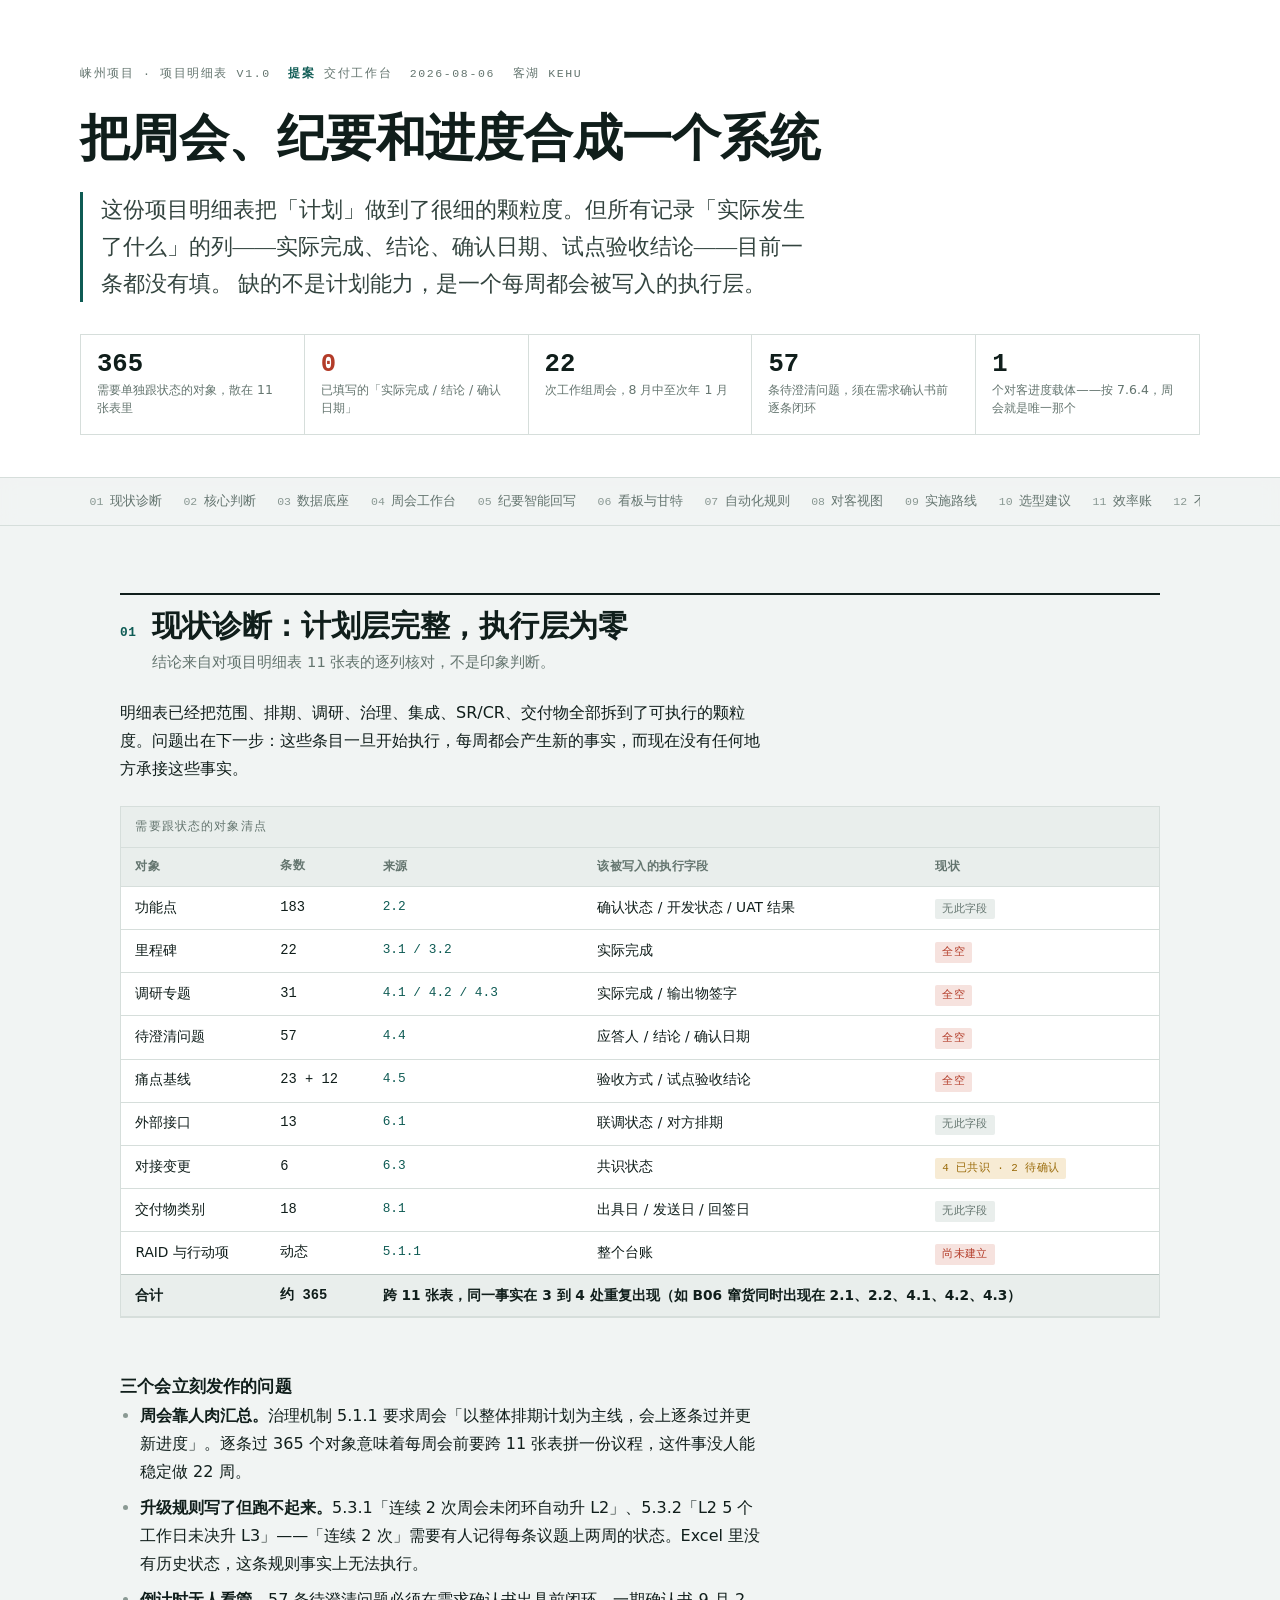
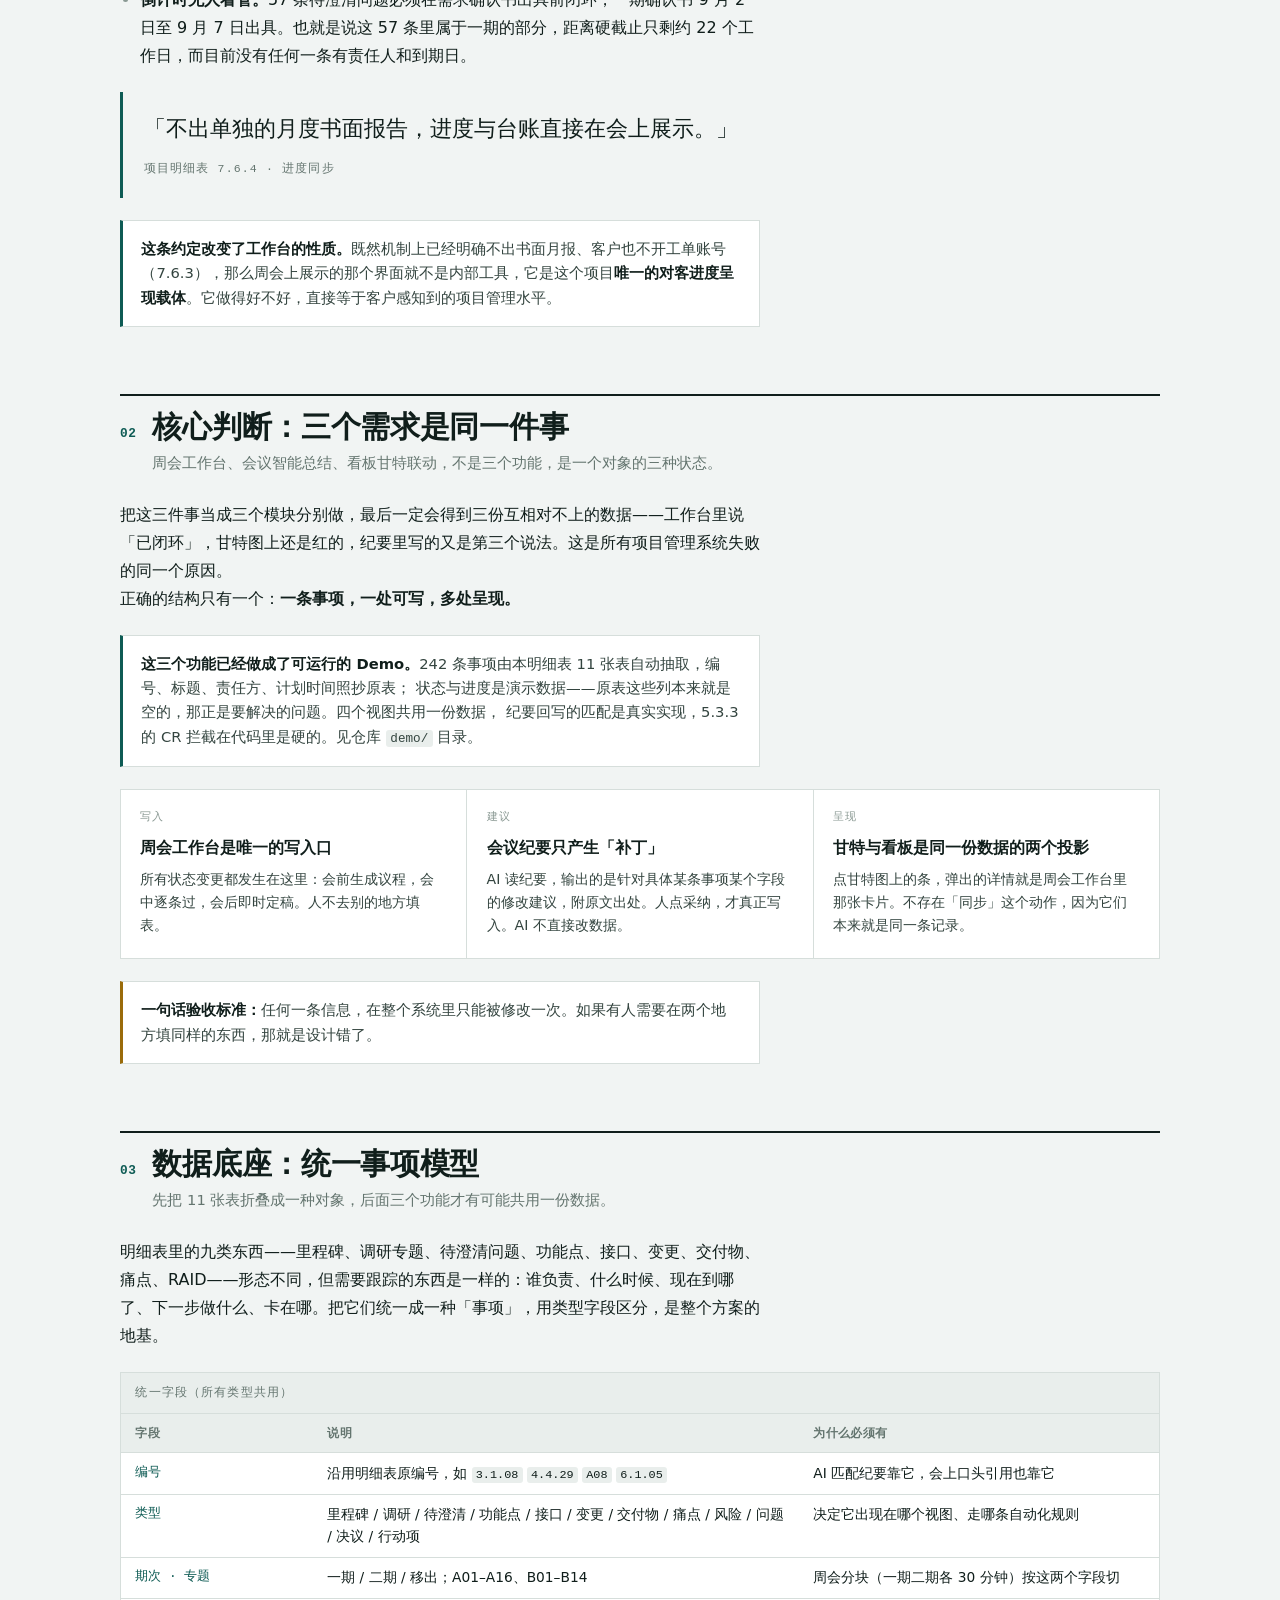
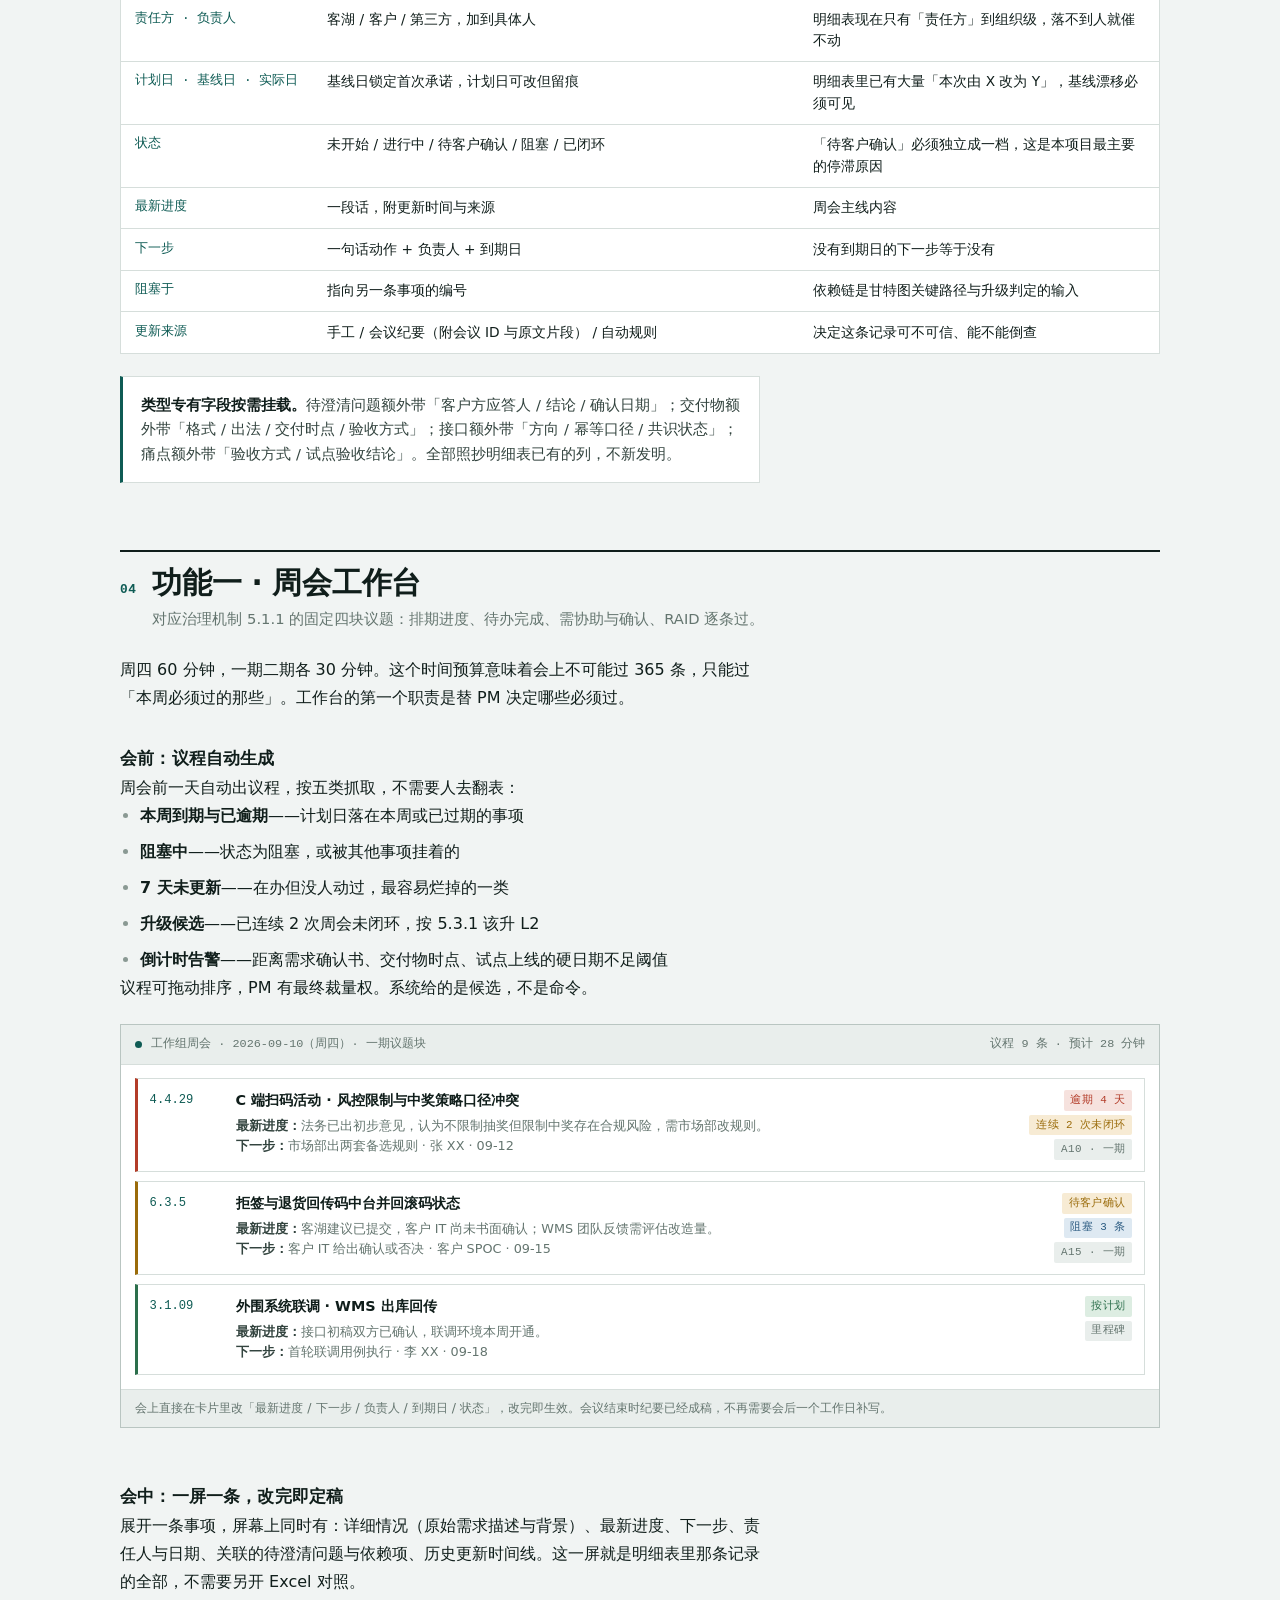
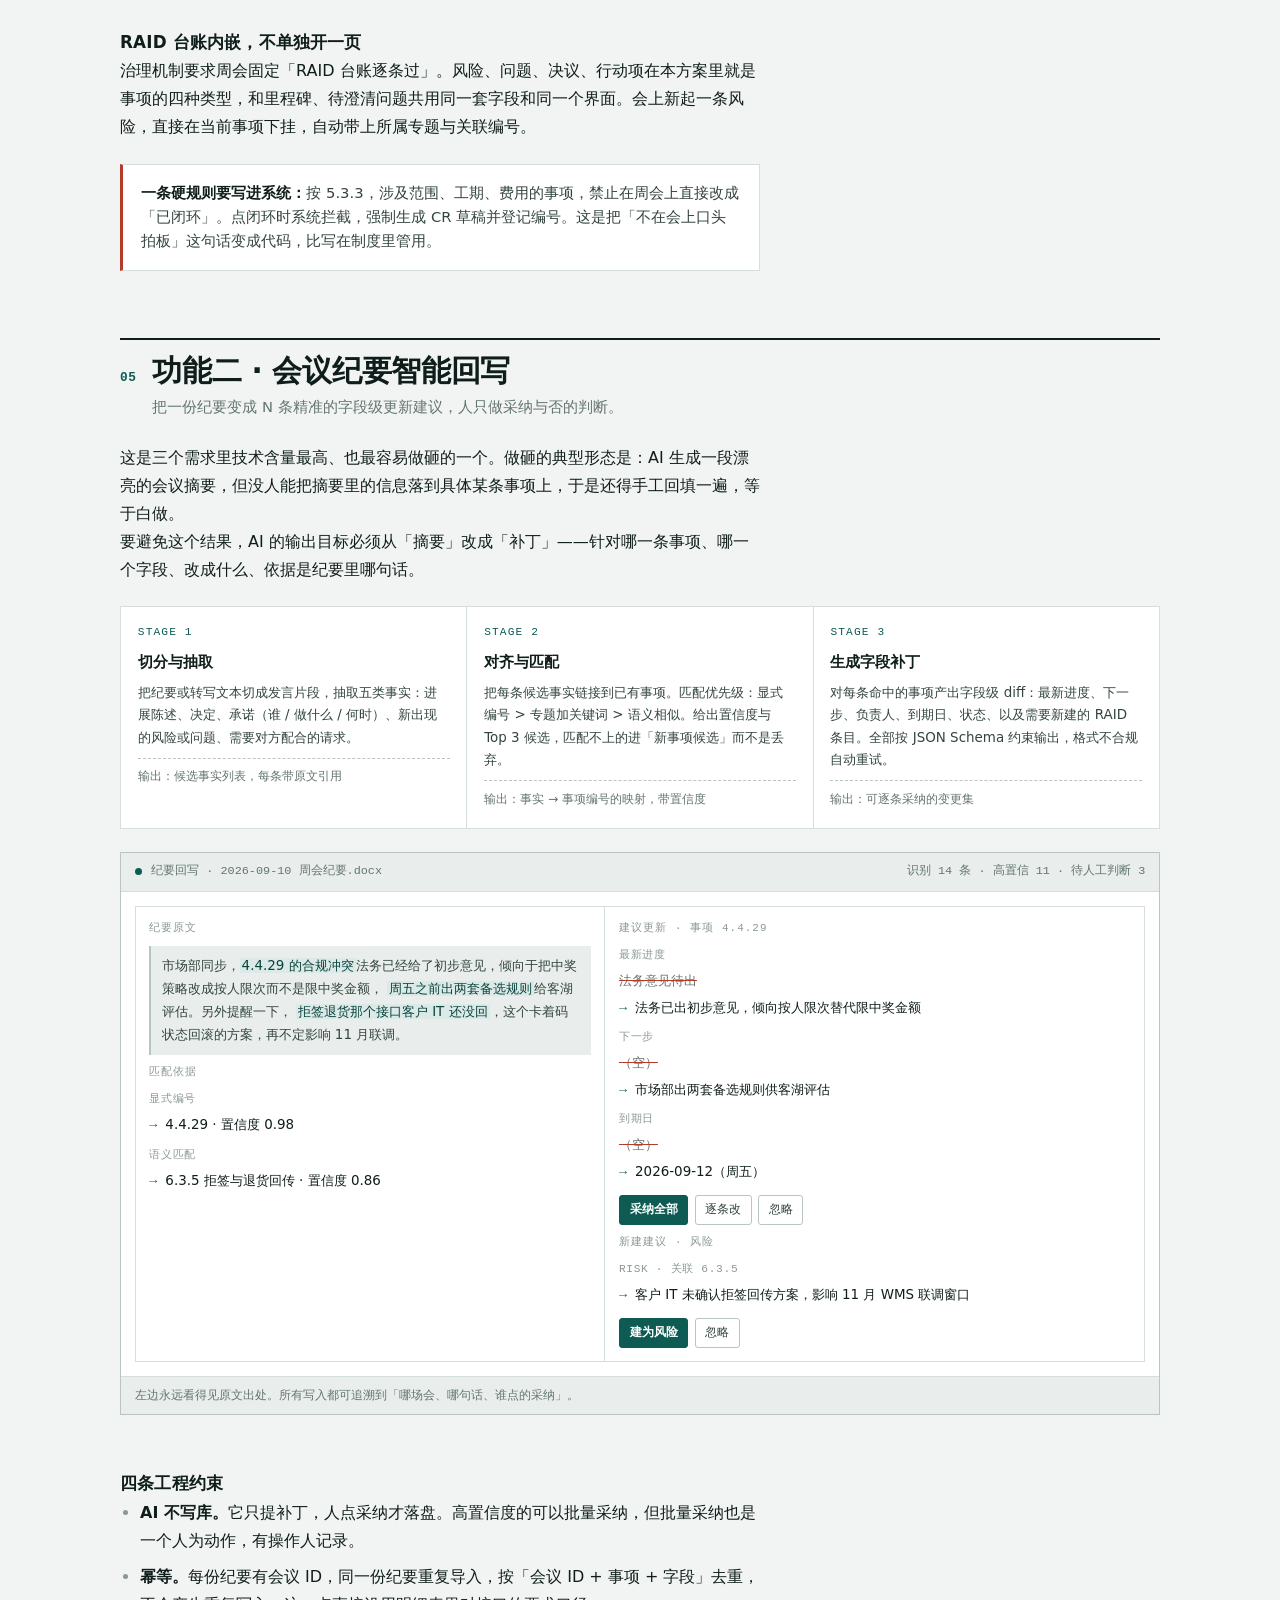
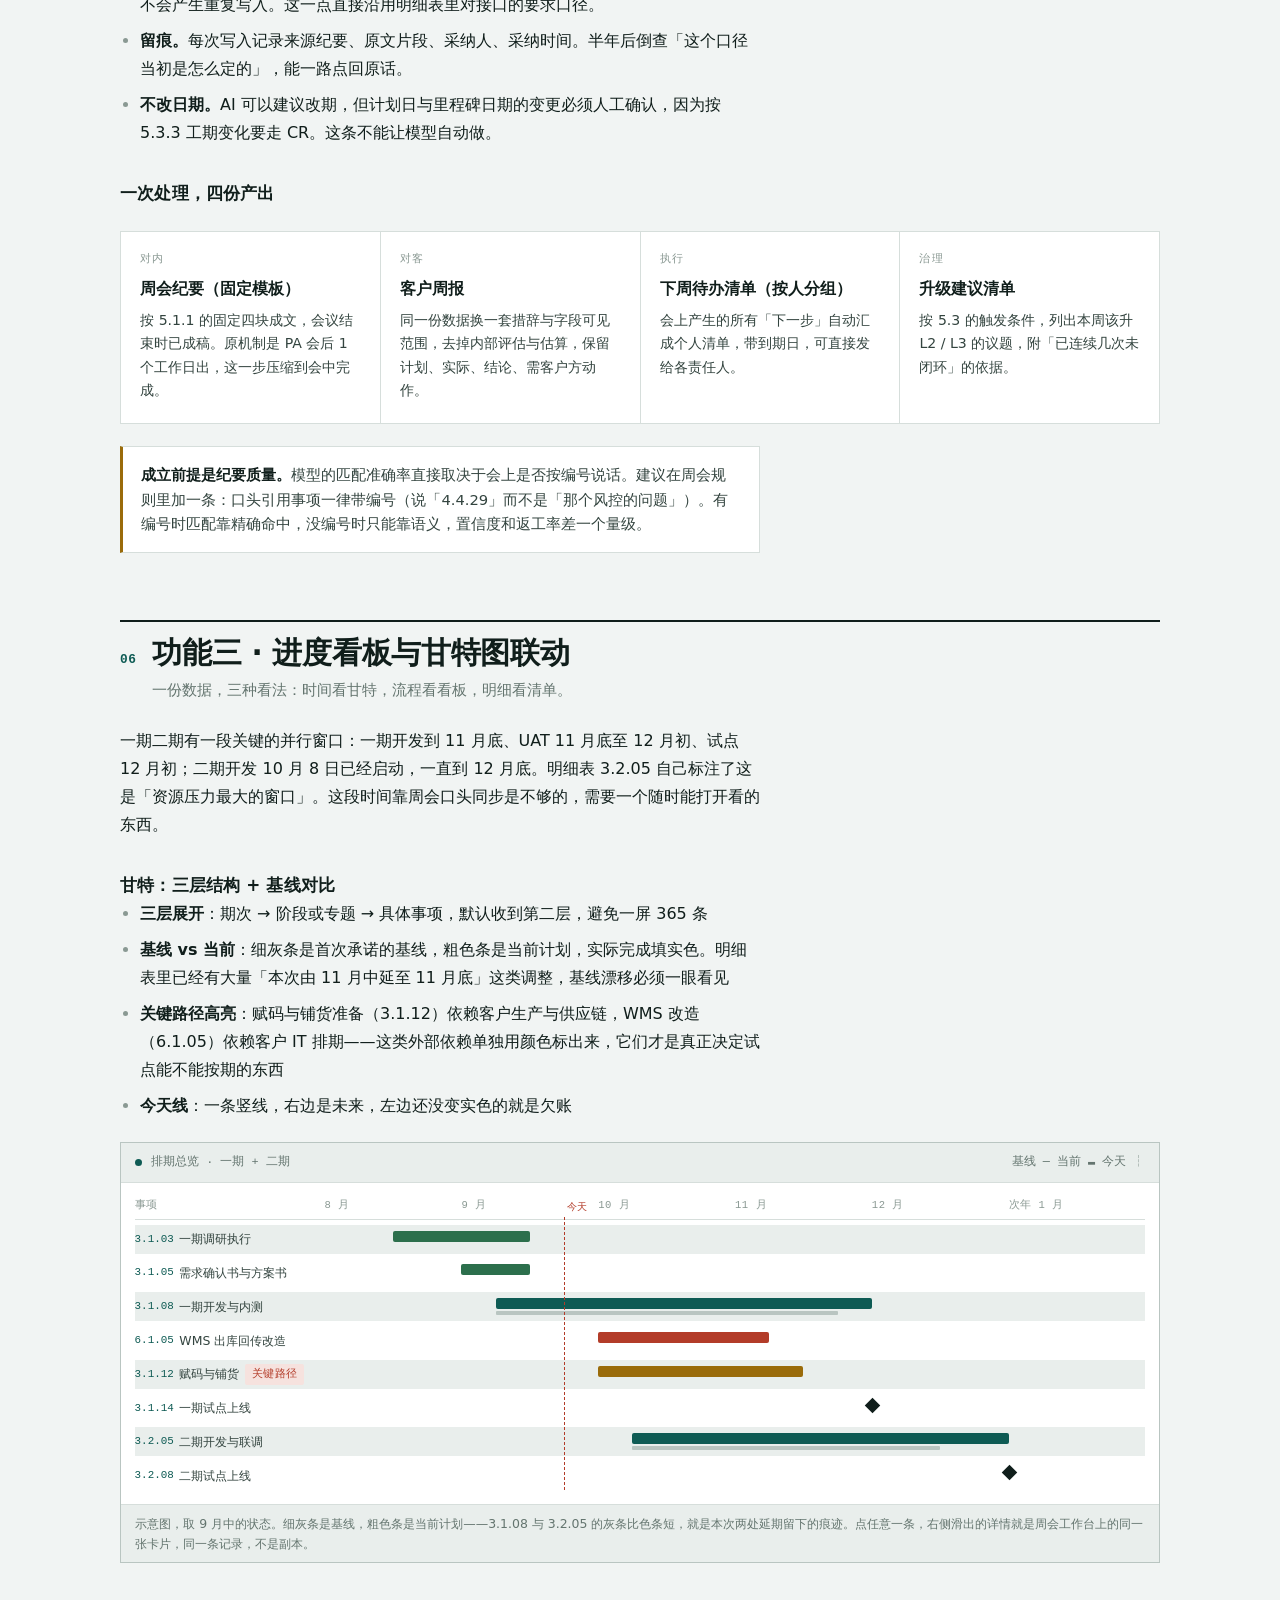
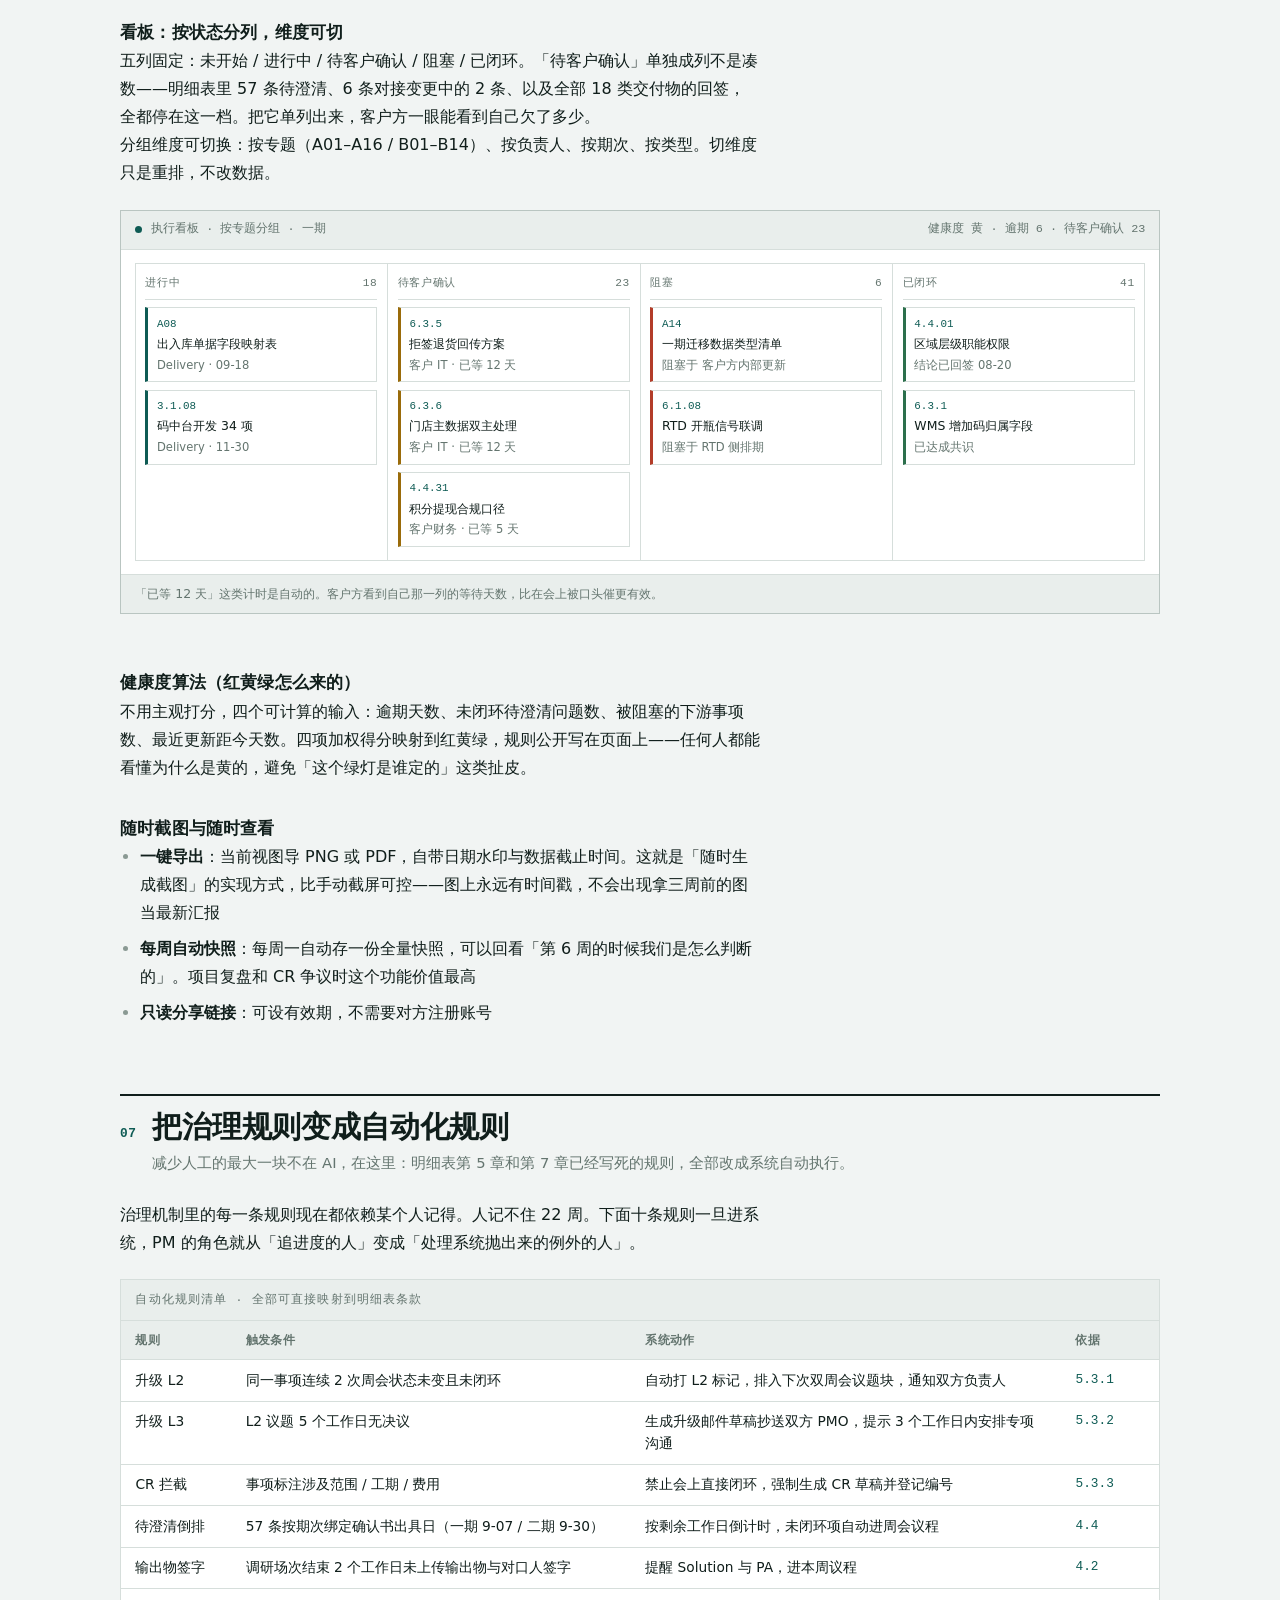
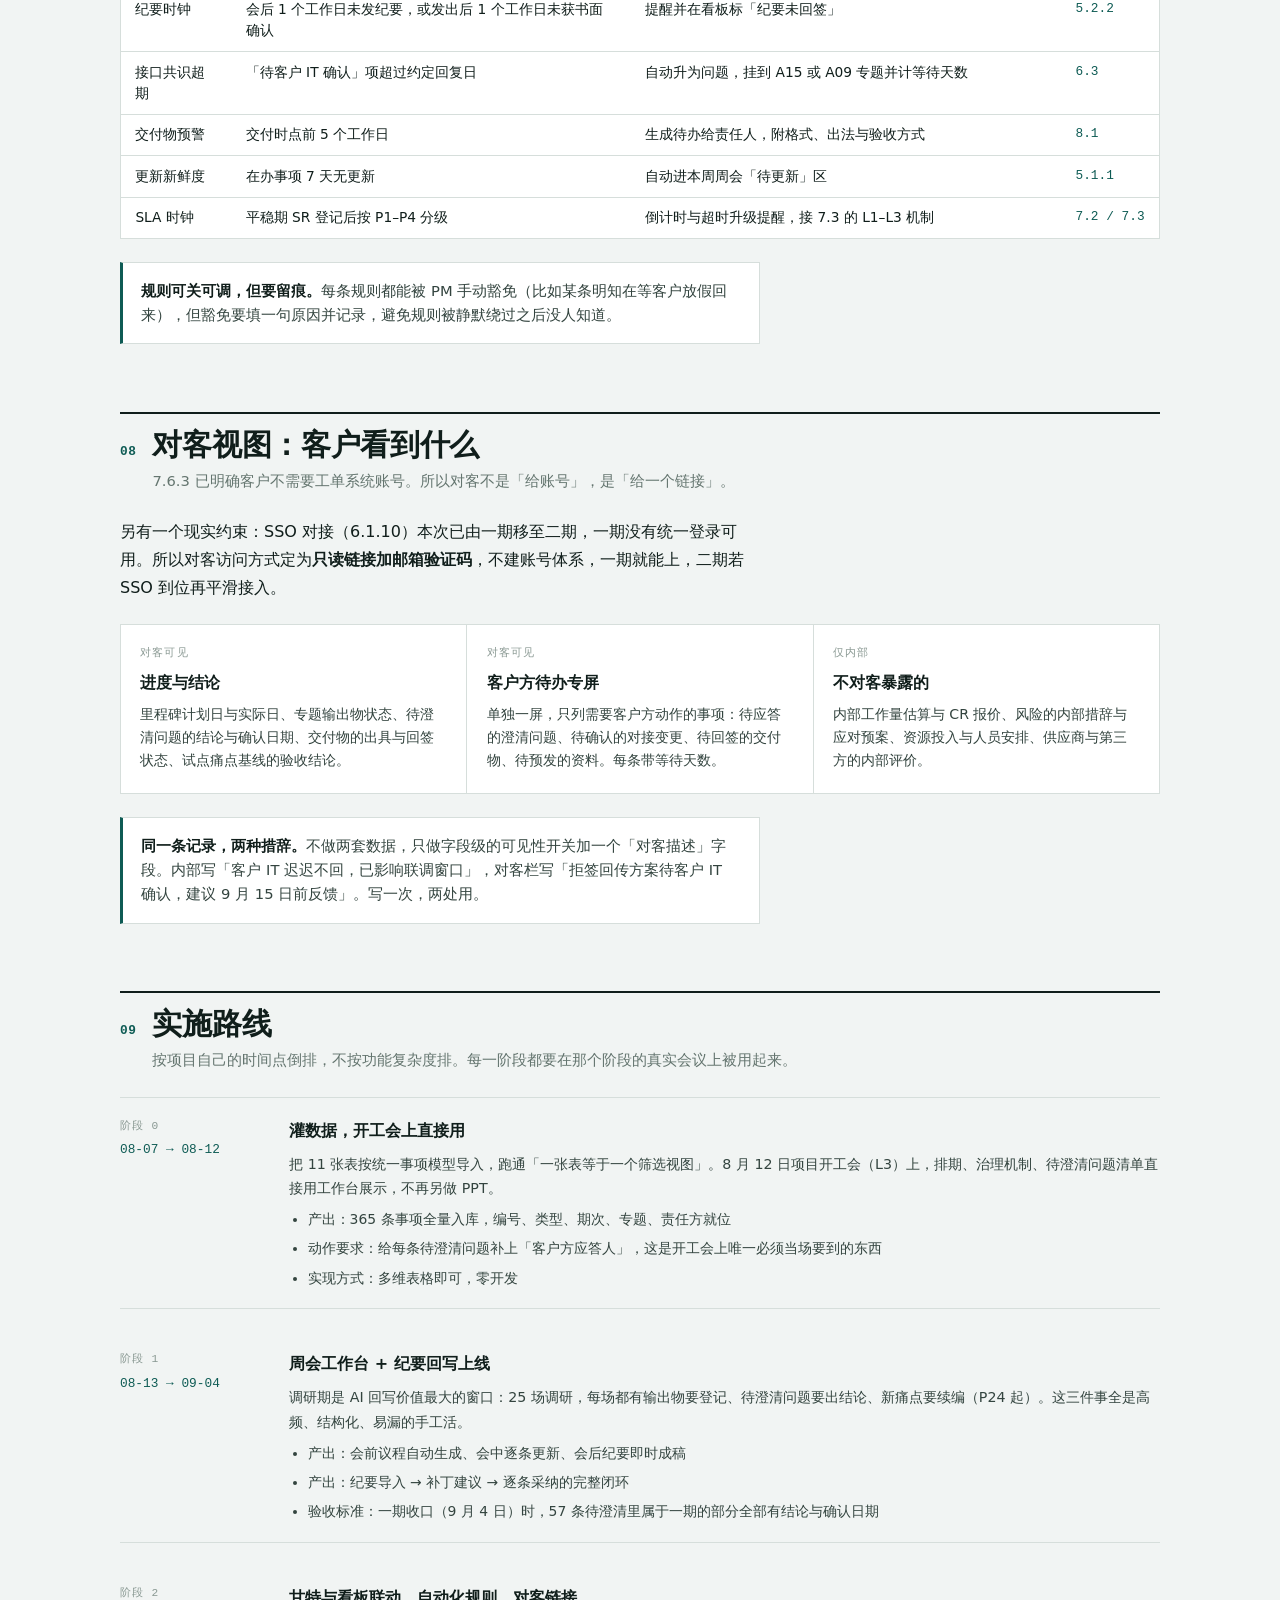
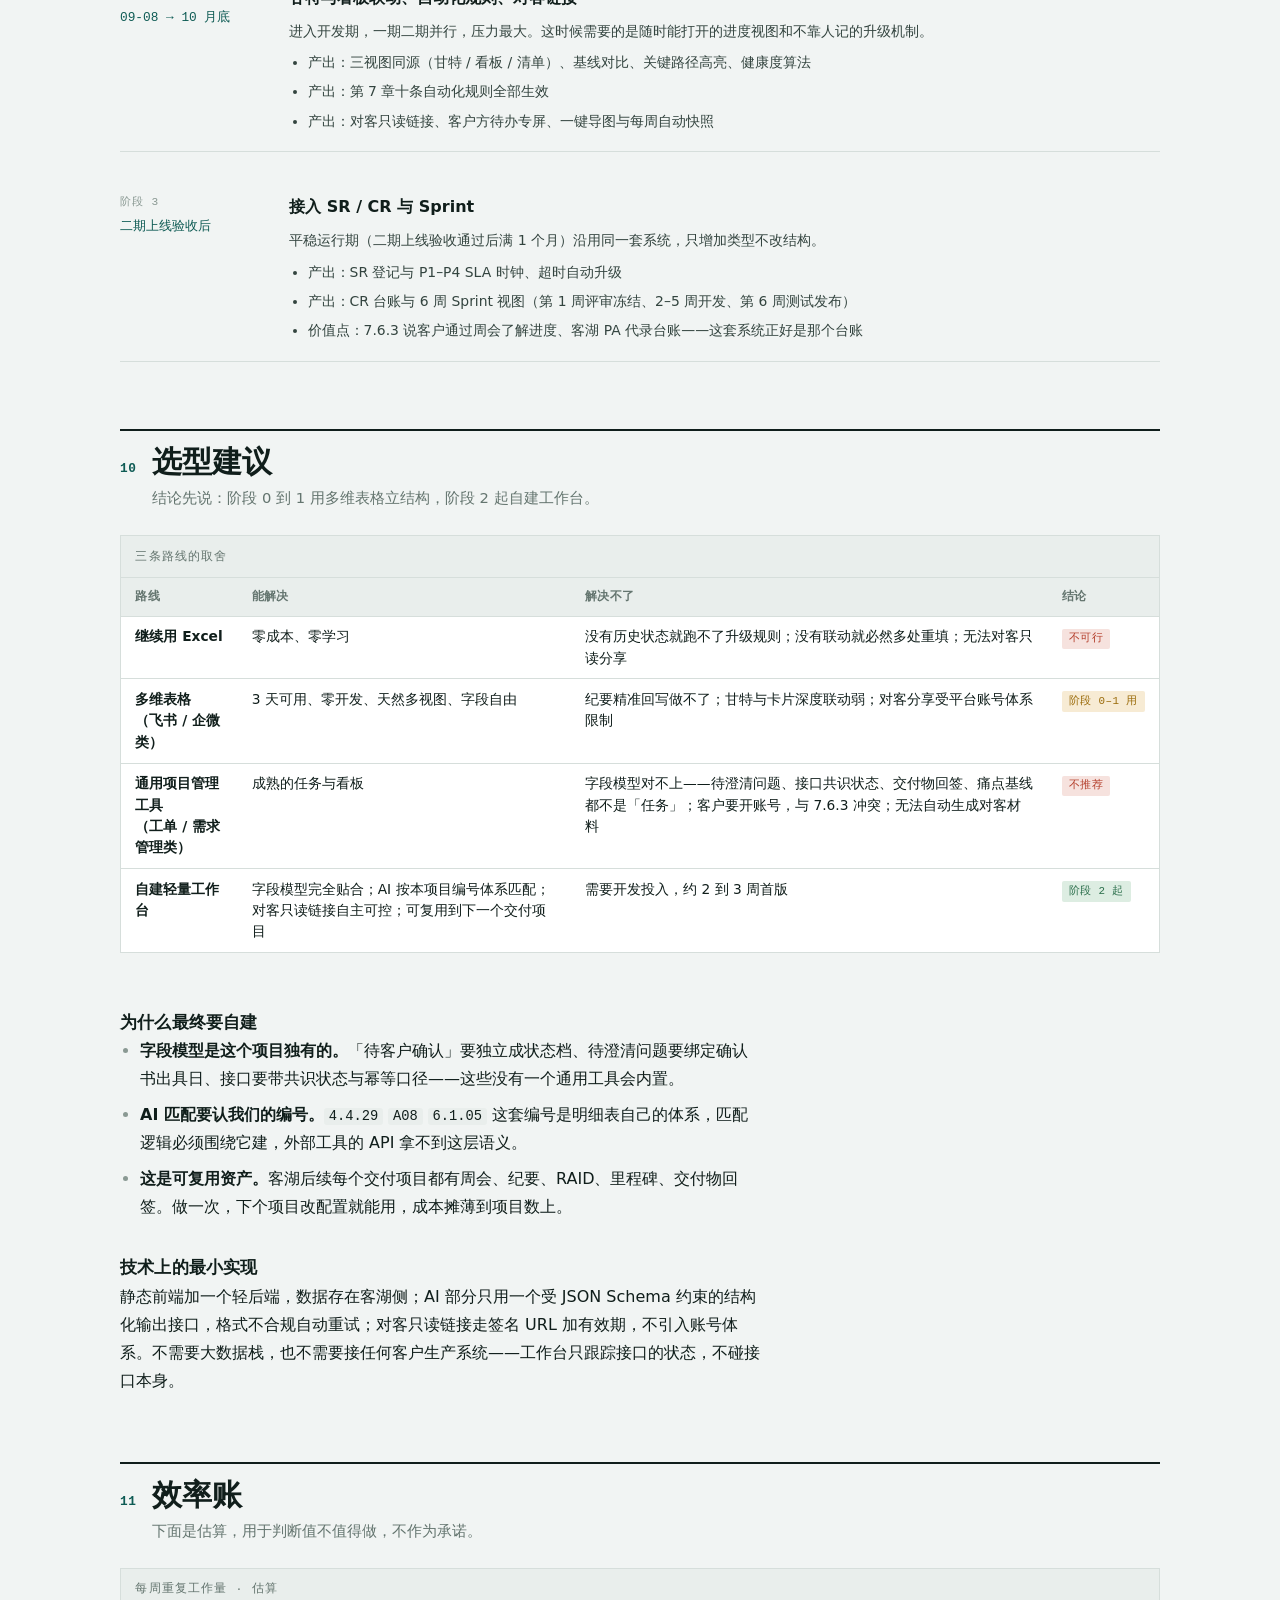
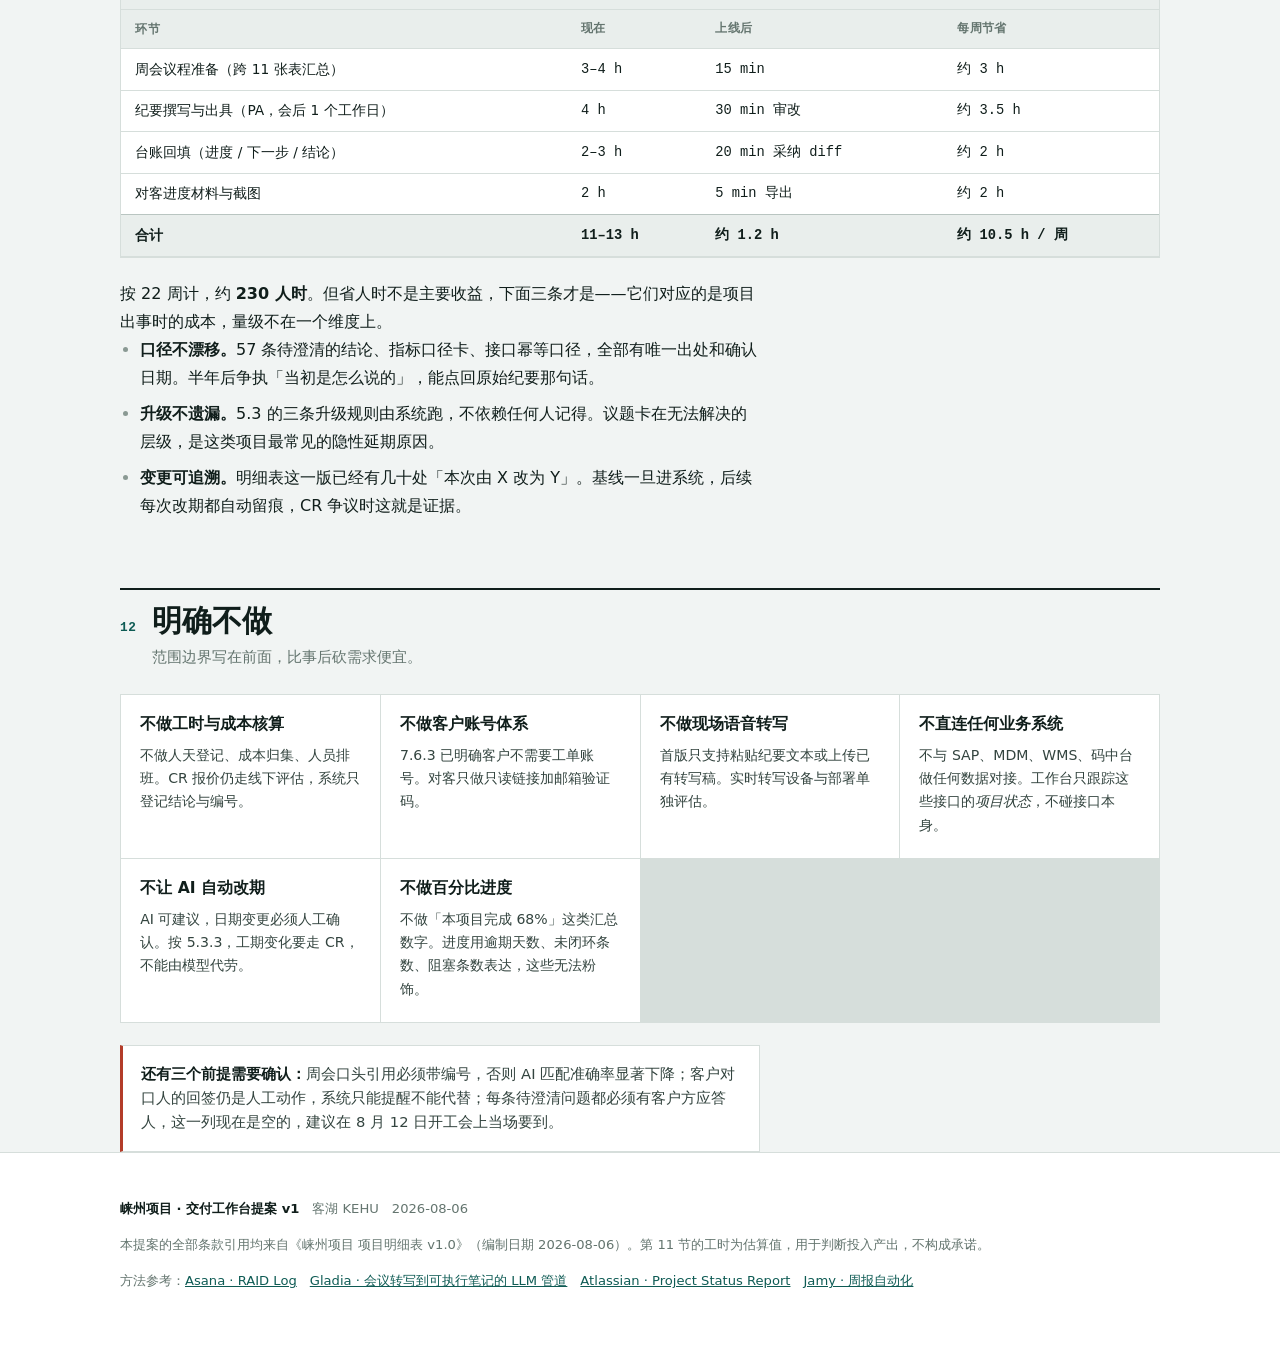
==== commit 4c6f8564: "feat(demo): 交付工作台可运行原型 提案第 4/5/6 节的原型。纯静态零依赖，242 条事项由《崃州项目 项目明细表 v1.0》 11 张表自动抽取（编号/标题/责任方/计划时间/详细情况" ====
--- a/docs/laizhou-delivery-workspace-proposal.html
+++ b/docs/laizhou-delivery-workspace-proposal.html
@@ -829,6 +829,12 @@
       <div class="prose">
         <p>把这三件事当成三个模块分别做，最后一定会得到三份互相对不上的数据——工作台里说「已闭环」，甘特图上还是红的，纪要里写的又是第三个说法。这是所有项目管理系统失败的同一个原因。</p>
         <p>正确的结构只有一个：<strong>一条事项，一处可写，多处呈现。</strong></p>
+      </div>
+
+      <div class="note">
+        <b>这三个功能已经做成了可运行的 Demo。</b>242 条事项由本明细表 11 张表自动抽取，编号、标题、责任方、计划时间照抄原表；
+        状态与进度是演示数据——原表这些列本来就是空的，那正是要解决的问题。四个视图共用一份数据，
+        纪要回写的匹配是真实实现，5.3.3 的 CR 拦截在代码里是硬的。见仓库 <code>demo/</code> 目录。
       </div>
 
       <div class="cardgrid">
